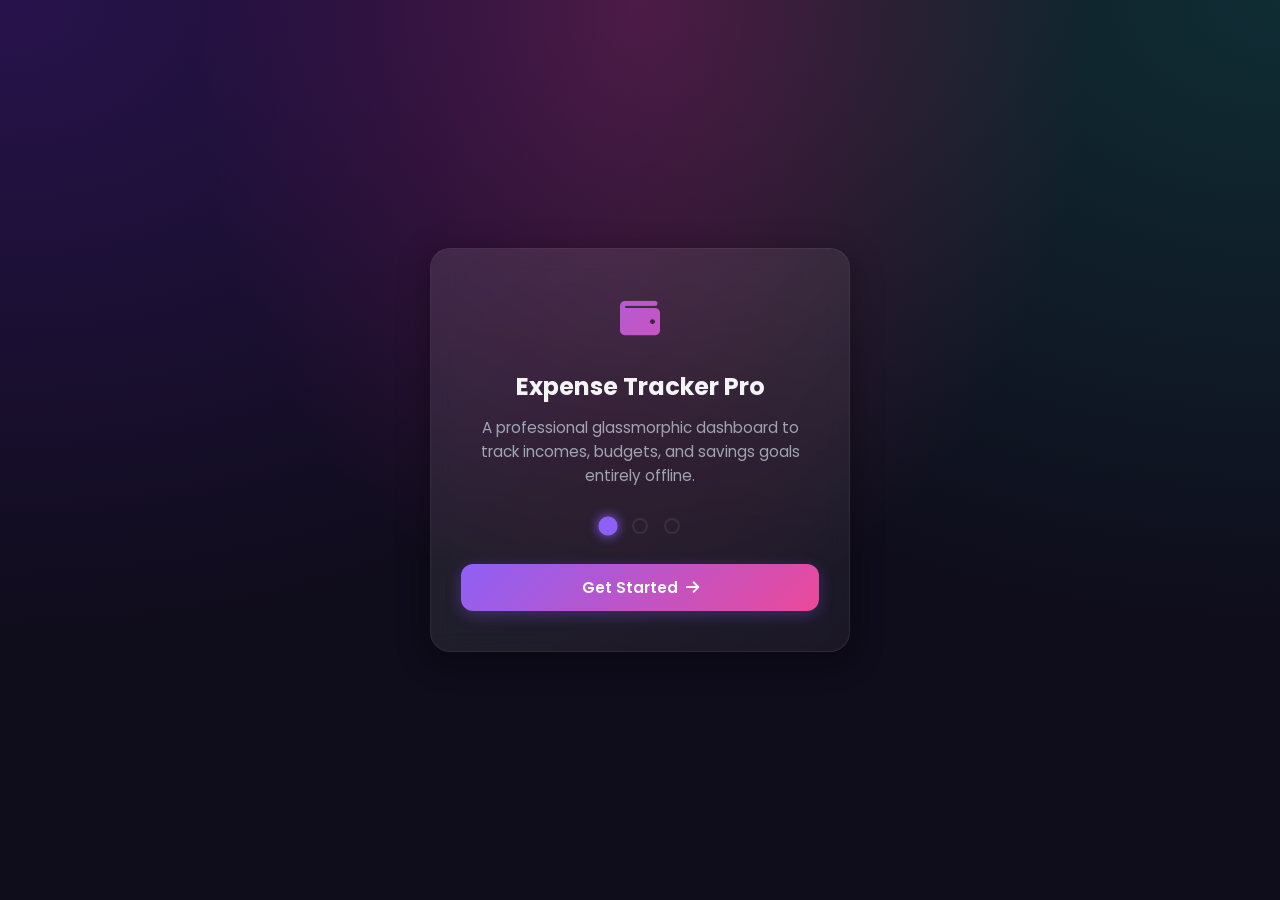
==== index.html @ ad5e4b89 "Initial commit" ====
<!DOCTYPE html>
<html lang="en">
<head>
  <meta charset="UTF-8">
  <meta name="viewport" content="width=device-width, initial-scale=1.0">
  <title>Expense Tracker Pro - Welcome</title>
  
  <!-- Font Awesome -->
  <link rel="stylesheet" href="https://cdnjs.cloudflare.com/ajax/libs/font-awesome/6.4.0/css/all.min.css">
  <!-- Stylesheets -->
  <link rel="stylesheet" href="css/global.css">
  <link rel="stylesheet" href="css/components.css">
  <link rel="stylesheet" href="css/pages.css">
  <!-- PWA Manifest -->
  <link rel="manifest" href="manifest.json">
  <meta name="theme-color" content="#0f0c1b">
</head>
<body class="animate-fade">

  <div class="lock-screen-container">
    
    <!-- Lock Card -->
    <div class="glass-card lock-card animate-scale" id="lock-card" style="display:none;">
      <div class="lock-logo">
        <i class="fas fa-shield-halved"></i>
      </div>
      <h2 style="font-weight:700; margin-bottom:8px;">App Locked</h2>
      <p style="color:var(--text-secondary); font-size:0.9rem;" id="pin-prompt-msg">Enter PIN to access your finance dashboard</p>
      
      <!-- Dots -->
      <div class="pin-dots" id="pin-dots">
        <div class="pin-dot"></div>
        <div class="pin-dot"></div>
        <div class="pin-dot"></div>
        <div class="pin-dot"></div>
      </div>
      
      <!-- Keypad -->
      <div class="keypad-grid">
        <button class="keypad-btn" onclick="pressKey('1')">1</button>
        <button class="keypad-btn" onclick="pressKey('2')">2</button>
        <button class="keypad-btn" onclick="pressKey('3')">3</button>
        
        <button class="keypad-btn" onclick="pressKey('4')">4</button>
        <button class="keypad-btn" onclick="pressKey('5')">5</button>
        <button class="keypad-btn" onclick="pressKey('6')">6</button>
        
        <button class="keypad-btn" onclick="pressKey('7')">7</button>
        <button class="keypad-btn" onclick="pressKey('8')">8</button>
        <button class="keypad-btn" onclick="pressKey('9')">9</button>
        
        <button class="keypad-btn" onclick="clearPIN()"><i class="fas fa-redo-alt" style="font-size:1.1rem;"></i></button>
        <button class="keypad-btn" onclick="pressKey('0')">0</button>
        <button class="keypad-btn" onclick="backspacePIN()"><i class="fas fa-backspace" style="font-size:1.1rem;"></i></button>
      </div>
    </div>

    <!-- Onboarding Card -->
    <div class="glass-card lock-card animate-scale" id="onboarding-card" style="display:none;">
      <div class="lock-logo">
        <i class="fas fa-wallet"></i>
      </div>
      
      <!-- Slides -->
      <div class="onboarding-slider">
        <div class="onboarding-slide active" id="slide-1">
          <h2 style="font-weight:700; margin-bottom:12px;">Expense Tracker Pro</h2>
          <p style="color:var(--text-secondary); font-size:0.95rem; line-height:1.6; margin-bottom:16px;">
            A professional glassmorphic dashboard to track incomes, budgets, and savings goals entirely offline.
          </p>
        </div>
        
        <div class="onboarding-slide" id="slide-2">
          <h2 style="font-weight:700; margin-bottom:12px;">Visual Insights</h2>
          <p style="color:var(--text-secondary); font-size:0.95rem; line-height:1.6; margin-bottom:16px;">
            Analyze categories and monthly savings charts using dynamic, beautiful Chart.js visualizations.
          </p>
        </div>

        <div class="onboarding-slide" id="slide-3">
          <h2 style="font-weight:700; margin-bottom:12px;">Wallet & Currency</h2>
          <p style="color:var(--text-secondary); font-size:0.95rem; line-height:1.6; margin-bottom:16px;">
            Manage cash, banks, credit cards, or digital wallets in multiple currencies with Hindi support.
          </p>
        </div>
      </div>

      <!-- Slide Nav Dots -->
      <div class="pin-dots" style="margin:20px 0 30px 0;" id="slide-dots">
        <div class="pin-dot filled" onclick="showSlide(1)"></div>
        <div class="pin-dot" onclick="showSlide(2)"></div>
        <div class="pin-dot" onclick="showSlide(3)"></div>
      </div>
      
      <button class="btn btn-primary" style="width:100%;" onclick="finishOnboarding()">
        Get Started <i class="fas fa-arrow-right"></i>
      </button>
    </div>

  </div>

  <!-- Load Scripts -->
  <script src="js/storage.js"></script>
  <script src="js/theme.js"></script>
  
  <script>
    let enteredPIN = '';
    let currentSlide = 1;
    
    document.addEventListener('DOMContentLoaded', () => {
      const state = window.StorageModule.loadState();
      
      // Auto-unlock if security lock is disabled
      if (!state.settings.pinLockEnabled) {
        // Check if onboarding has been completed
        const onboardingCompleted = localStorage.getItem('EXPENSE_TRACKER_ONBOARDING_DONE') === 'true';
        if (onboardingCompleted) {
          sessionStorage.setItem('EXPENSE_TRACKER_PRO_UNLOCKED', 'true');
          window.location.href = 'dashboard.html';
        } else {
          document.getElementById('onboarding-card').style.display = 'block';
        }
      } else {
        document.getElementById('lock-card').style.display = 'block';
      }
    });

    // Keypad Logic
    function pressKey(num) {
      if (enteredPIN.length < 4) {
        enteredPIN += num;
        updateDots();
        if (enteredPIN.length === 4) {
          setTimeout(verifyPIN, 150);
        }
      }
    }

    function clearPIN() {
      enteredPIN = '';
      updateDots();
    }

    function backspacePIN() {
      enteredPIN = enteredPIN.slice(0, -1);
      updateDots();
    }

    function updateDots() {
      const dots = document.querySelectorAll('#pin-dots .pin-dot');
      dots.forEach((dot, idx) => {
        if (idx < enteredPIN.length) {
          dot.classList.add('filled');
        } else {
          dot.classList.remove('filled');
        }
      });
    }

    function verifyPIN() {
      const state = window.StorageModule.loadState();
      const correctPIN = state.settings.pinCode || '1234';
      
      if (enteredPIN === correctPIN) {
        sessionStorage.setItem('EXPENSE_TRACKER_PRO_UNLOCKED', 'true');
        // Check if onboarding is done
        const onboardingCompleted = localStorage.getItem('EXPENSE_TRACKER_ONBOARDING_DONE') === 'true';
        if (onboardingCompleted) {
          window.location.href = 'dashboard.html';
        } else {
          document.getElementById('lock-card').classList.add('animate-fade');
          document.getElementById('lock-card').style.display = 'none';
          document.getElementById('onboarding-card').style.display = 'block';
        }
      } else {
        // Wrong PIN effect
        const card = document.getElementById('lock-card');
        card.style.animation = 'none';
        void card.offsetWidth; // trigger reflow
        card.style.animation = 'scaleIn 0.3s cubic-bezier(0.4, 0, 0.2, 1)';
        document.getElementById('pin-prompt-msg').textContent = 'Incorrect PIN! Try again.';
        document.getElementById('pin-prompt-msg').style.color = 'var(--color-danger)';
        clearPIN();
      }
    }

    // Onboarding slide switcher
    function showSlide(num) {
      currentSlide = num;
      document.querySelectorAll('.onboarding-slide').forEach((slide, idx) => {
        slide.classList.remove('active');
        if (idx + 1 === num) slide.classList.add('active');
      });
      
      document.querySelectorAll('#slide-dots .pin-dot').forEach((dot, idx) => {
        if (idx + 1 === num) {
          dot.classList.add('filled');
        } else {
          dot.classList.remove('filled');
        }
      });
    }

    function finishOnboarding() {
      localStorage.setItem('EXPENSE_TRACKER_ONBOARDING_DONE', 'true');
      sessionStorage.setItem('EXPENSE_TRACKER_PRO_UNLOCKED', 'true');
      window.location.href = 'dashboard.html';
    }

    // Simple slide auto-scroll
    setInterval(() => {
      if (document.getElementById('onboarding-card').style.display === 'block') {
        currentSlide = (currentSlide % 3) + 1;
        showSlide(currentSlide);
      }
    }, 5000);
  </script>
</body>
</html>
---- css/global.css ----
@import url('https://fonts.googleapis.com/css2?family=Poppins:wght@300;400;500;600;700&display=swap');

:root {
  /* Color Tokens - Dark Mode Default */
  --bg-primary: #0f0c1b;
  --bg-secondary: rgba(20, 16, 38, 0.7);
  --bg-mesh: radial-gradient(at 0% 0%, rgba(76, 29, 149, 0.4) 0px, transparent 50%),
             radial-gradient(at 50% 0%, rgba(219, 39, 119, 0.3) 0px, transparent 50%),
             radial-gradient(at 100% 0%, rgba(17, 94, 89, 0.4) 0px, transparent 50%);
  --text-primary: #f3f4f6;
  --text-secondary: #9ca3af;
  --text-muted: #6b7280;
  
  --accent-primary: #8b5cf6;
  --accent-primary-hover: #7c3aed;
  --accent-secondary: #ec4899;
  
  --color-success: #10b981;
  --color-danger: #ef4444;
  --color-warning: #f59e0b;
  --color-info: #3b82f6;
  
  --glass-bg: rgba(255, 255, 255, 0.05);
  --glass-border: rgba(255, 255, 255, 0.08);
  --glass-glow: rgba(139, 92, 246, 0.15);
  --glass-shadow: 0 8px 32px 0 rgba(0, 0, 0, 0.37);
  
  --card-radius: 20px;
  --button-radius: 12px;
  --input-radius: 12px;
  
  --sidebar-width: 260px;
  --header-height: 70px;
  --mobile-nav-height: 70px;
  
  --font-main: 'Poppins', sans-serif;
  --transition-smooth: all 0.3s cubic-bezier(0.4, 0, 0.2, 1);
}

/* Light Theme Variables */
:root.light-theme {
  --bg-primary: #f0f2f5;
  --bg-secondary: rgba(255, 255, 255, 0.7);
  --bg-mesh: radial-gradient(at 0% 0%, rgba(139, 92, 246, 0.15) 0px, transparent 50%),
             radial-gradient(at 50% 0%, rgba(236, 72, 153, 0.1) 0px, transparent 50%),
             radial-gradient(at 100% 0%, rgba(20, 184, 166, 0.15) 0px, transparent 50%);
  --text-primary: #111827;
  --text-secondary: #4b5563;
  --text-muted: #9ca3af;
  
  --accent-primary: #6d28d9;
  --accent-primary-hover: #5b21b6;
  --accent-secondary: #db2777;
  
  --glass-bg: rgba(255, 255, 255, 0.6);
  --glass-border: rgba(255, 255, 255, 0.4);
  --glass-glow: rgba(109, 40, 217, 0.05);
  --glass-shadow: 0 8px 32px 0 rgba(31, 38, 135, 0.08);
}

* {
  box-sizing: border-box;
  margin: 0;
  padding: 0;
  font-family: var(--font-main);
  -webkit-tap-highlight-color: transparent;
}

body {
  background-color: var(--bg-primary);
  background-image: var(--bg-mesh);
  background-attachment: fixed;
  background-size: cover;
  color: var(--text-primary);
  min-height: 100vh;
  overflow-x: hidden;
  transition: background-color 0.5s ease, color 0.3s ease;
}

/* Custom Scrollbar */
::-webkit-scrollbar {
  width: 6px;
  height: 6px;
}
::-webkit-scrollbar-track {
  background: rgba(0, 0, 0, 0.05);
}
::-webkit-scrollbar-thumb {
  background: var(--glass-border);
  border-radius: 10px;
}
::-webkit-scrollbar-thumb:hover {
  background: var(--accent-primary);
}

/* Layout System */
.app-container {
  display: flex;
  min-height: 100vh;
}

/* Sidebar Styling (Desktop) */
.sidebar {
  width: var(--sidebar-width);
  background: var(--bg-secondary);
  backdrop-filter: blur(16px);
  -webkit-backdrop-filter: blur(16px);
  border-right: 1px solid var(--glass-border);
  display: flex;
  flex-direction: column;
  position: fixed;
  top: 0;
  bottom: 0;
  left: 0;
  z-index: 100;
  transition: var(--transition-smooth);
}

.sidebar-logo {
  padding: 24px;
  display: flex;
  align-items: center;
  gap: 12px;
  font-weight: 700;
  font-size: 1.25rem;
  background: linear-gradient(135deg, var(--accent-primary), var(--accent-secondary));
  -webkit-background-clip: text;
  -webkit-text-fill-color: transparent;
  border-bottom: 1px solid var(--glass-border);
}

.sidebar-menu {
  list-style: none;
  padding: 24px 12px;
  display: flex;
  flex-direction: column;
  gap: 8px;
  flex-grow: 1;
}

.sidebar-link {
  display: flex;
  align-items: center;
  gap: 16px;
  padding: 12px 16px;
  color: var(--text-secondary);
  text-decoration: none;
  border-radius: var(--button-radius);
  font-weight: 500;
  transition: var(--transition-smooth);
}

.sidebar-link i {
  font-size: 1.2rem;
  width: 24px;
  text-align: center;
  transition: var(--transition-smooth);
}

.sidebar-link:hover, .sidebar-link.active {
  color: var(--text-primary);
  background: var(--glass-bg);
  border: 1px solid var(--glass-border);
  box-shadow: 0 4px 12px var(--glass-glow);
}

.sidebar-link.active i {
  color: var(--accent-primary);
  transform: scale(1.15);
}

.sidebar-footer {
  padding: 20px;
  border-top: 1px solid var(--glass-border);
}

/* Main Content Area */
.main-wrapper {
  flex-grow: 1;
  margin-left: var(--sidebar-width);
  padding: 30px;
  min-height: 100vh;
  display: flex;
  flex-direction: column;
  gap: 24px;
  transition: var(--transition-smooth);
}

/* Global Header */
.app-header {
  display: flex;
  justify-content: space-between;
  align-items: center;
  padding-bottom: 10px;
}

.user-profile-badge {
  display: flex;
  align-items: center;
  gap: 12px;
  cursor: pointer;
  text-decoration: none;
  color: inherit;
}

.avatar-wrapper {
  width: 42px;
  height: 42px;
  border-radius: 50%;
  overflow: hidden;
  border: 2px solid var(--accent-primary);
}

.avatar-wrapper img {
  width: 100%;
  height: 100%;
  object-fit: cover;
}

/* Floating Bottom Navigation (Mobile) */
.mobile-nav {
  display: none;
  position: fixed;
  bottom: 16px;
  left: 16px;
  right: 16px;
  height: var(--mobile-nav-height);
  background: rgba(20, 16, 38, 0.8);
  backdrop-filter: blur(20px);
  -webkit-backdrop-filter: blur(20px);
  border: 1px solid rgba(255, 255, 255, 0.1);
  border-radius: 30px;
  box-shadow: var(--glass-shadow);
  z-index: 1000;
  justify-content: space-around;
  align-items: center;
  padding: 0 10px;
}

.light-theme .mobile-nav {
  background: rgba(255, 255, 255, 0.8);
  border: 1px solid rgba(0, 0, 0, 0.05);
}

.mobile-nav-item {
  display: flex;
  flex-direction: column;
  align-items: center;
  justify-content: center;
  color: var(--text-secondary);
  text-decoration: none;
  font-size: 0.7rem;
  font-weight: 500;
  gap: 4px;
  transition: var(--transition-smooth);
  width: 50px;
  height: 50px;
  border-radius: 50%;
}

.mobile-nav-item i {
  font-size: 1.3rem;
  transition: var(--transition-smooth);
}

.mobile-nav-item.active {
  color: var(--accent-primary);
}

.mobile-nav-item.active i {
  transform: translateY(-4px);
}

.mobile-nav-center {
  width: 56px;
  height: 56px;
  background: linear-gradient(135deg, var(--accent-primary), var(--accent-secondary));
  border-radius: 50%;
  display: flex;
  align-items: center;
  justify-content: center;
  color: #fff;
  font-size: 1.5rem;
  box-shadow: 0 8px 20px rgba(139, 92, 246, 0.4);
  transform: translateY(-20px);
  transition: var(--transition-smooth);
  border: 4px solid var(--bg-primary);
}

.mobile-nav-center:hover {
  transform: translateY(-24px) scale(1.05);
}

/* Animations */
@keyframes fadeIn {
  from { opacity: 0; }
  to { opacity: 1; }
}

@keyframes slideUp {
  from {
    opacity: 0;
    transform: translateY(20px);
  }
  to {
    opacity: 1;
    transform: translateY(0);
  }
}

@keyframes scaleIn {
  from {
    opacity: 0;
    transform: scale(0.95);
  }
  to {
    opacity: 1;
    transform: scale(1);
  }
}

.animate-fade {
  animation: fadeIn 0.4s ease-out forwards;
}

.animate-slide {
  animation: slideUp 0.5s cubic-bezier(0.4, 0, 0.2, 1) forwards;
}

.animate-scale {
  animation: scaleIn 0.4s cubic-bezier(0.4, 0, 0.2, 1) forwards;
}

/* Responsive Breakpoints */
@media (max-width: 1024px) {
  :root {
    --sidebar-width: 0px;
  }
  .sidebar {
    transform: translateX(-100%);
  }
  .sidebar.active {
    transform: translateX(0);
    width: 260px;
  }
  .main-wrapper {
    margin-left: 0;
    padding: 20px 20px 100px 20px;
  }
  .mobile-nav {
    display: flex;
  }
}

@media (max-width: 640px) {
  .app-header h1 {
    font-size: 1.5rem;
  }
  .main-wrapper {
    padding: 15px 15px 90px 15px;
  }
}
---- css/components.css ----
/* Glassmorphism Cards */
.glass-card {
  background: var(--glass-bg);
  backdrop-filter: blur(12px);
  -webkit-backdrop-filter: blur(12px);
  border: 1px solid var(--glass-border);
  border-radius: var(--card-radius);
  padding: 24px;
  box-shadow: var(--glass-shadow);
  transition: var(--transition-smooth);
  position: relative;
  overflow: hidden;
}

.glass-card::before {
  content: '';
  position: absolute;
  top: 0;
  left: 0;
  width: 100%;
  height: 100%;
  background: linear-gradient(135deg, rgba(255,255,255,0.05) 0%, rgba(255,255,255,0) 100%);
  pointer-events: none;
  z-index: 1;
}

.glass-card:hover {
  transform: translateY(-4px);
  box-shadow: 0 12px 40px 0 rgba(0, 0, 0, 0.4);
  border-color: rgba(255, 255, 255, 0.15);
}

.light-theme .glass-card:hover {
  box-shadow: 0 12px 40px 0 rgba(31, 38, 135, 0.12);
  border-color: rgba(255, 255, 255, 0.6);
}

/* Glassmorphism Header */
.glass-header {
  background: var(--bg-secondary);
  backdrop-filter: blur(16px);
  -webkit-backdrop-filter: blur(16px);
  border: 1px solid var(--glass-border);
  border-radius: var(--card-radius);
  padding: 16px 24px;
  box-shadow: var(--glass-shadow);
}

/* Buttons */
.btn {
  display: inline-flex;
  align-items: center;
  justify-content: center;
  gap: 8px;
  padding: 12px 24px;
  border-radius: var(--button-radius);
  font-weight: 600;
  font-size: 0.95rem;
  border: none;
  cursor: pointer;
  transition: var(--transition-smooth);
  text-decoration: none;
  color: var(--text-primary);
  background: var(--glass-bg);
  border: 1px solid var(--glass-border);
}

.btn:hover {
  transform: translateY(-2px);
  background: rgba(255, 255, 255, 0.1);
  box-shadow: 0 4px 12px var(--glass-glow);
}

.btn-primary {
  background: linear-gradient(135deg, var(--accent-primary) 0%, var(--accent-secondary) 100%);
  border: none;
  color: #fff;
  box-shadow: 0 4px 15px rgba(139, 92, 246, 0.3);
}

.btn-primary:hover {
  background: linear-gradient(135deg, var(--accent-primary-hover) 0%, var(--accent-secondary) 100%);
  box-shadow: 0 6px 20px rgba(139, 92, 246, 0.5);
}

.btn-danger {
  background: linear-gradient(135deg, #ef4444 0%, #b91c1c 100%);
  border: none;
  color: #fff;
  box-shadow: 0 4px 15px rgba(239, 68, 68, 0.3);
}

.btn-danger:hover {
  box-shadow: 0 6px 20px rgba(239, 68, 68, 0.5);
}

.btn-success {
  background: linear-gradient(135deg, #10b981 0%, #047857 100%);
  border: none;
  color: #fff;
  box-shadow: 0 4px 15px rgba(16, 185, 129, 0.3);
}

.btn-success:hover {
  box-shadow: 0 6px 20px rgba(16, 185, 129, 0.5);
}

.btn-icon {
  width: 40px;
  height: 40px;
  padding: 0;
  border-radius: 50%;
  display: inline-flex;
  align-items: center;
  justify-content: center;
}

/* Form Controls */
.form-group {
  margin-bottom: 20px;
  display: flex;
  flex-direction: column;
  gap: 8px;
}

.form-label {
  font-size: 0.85rem;
  font-weight: 500;
  color: var(--text-secondary);
}

.form-control, .input-field, .select-field {
  background: rgba(0, 0, 0, 0.2);
  border: 1px solid var(--glass-border);
  border-radius: var(--input-radius);
  padding: 12px 16px;
  color: var(--text-primary);
  font-size: 0.95rem;
  transition: var(--transition-smooth);
  width: 100%;
}

.light-theme .form-control, 
.light-theme .input-field, 
.light-theme .select-field {
  background: rgba(255, 255, 255, 0.8);
}

.form-control:focus, .input-field:focus, .select-field:focus {
  outline: none;
  border-color: var(--accent-primary);
  box-shadow: 0 0 10px var(--glass-glow);
  background: rgba(0, 0, 0, 0.3);
}

.light-theme .form-control:focus, 
.light-theme .input-field:focus, 
.light-theme .select-field:focus {
  background: #fff;
}

select option {
  background: var(--bg-primary);
  color: var(--text-primary);
}

/* Badges */
.badge {
  display: inline-flex;
  align-items: center;
  padding: 4px 10px;
  border-radius: 20px;
  font-size: 0.75rem;
  font-weight: 600;
  text-transform: uppercase;
  letter-spacing: 0.5px;
}

.badge-success {
  background: rgba(16, 185, 129, 0.15);
  color: var(--color-success);
  border: 1px solid rgba(16, 185, 129, 0.2);
}

.badge-danger {
  background: rgba(239, 68, 68, 0.15);
  color: var(--color-danger);
  border: 1px solid rgba(239, 68, 68, 0.2);
}

.badge-warning {
  background: rgba(245, 158, 11, 0.15);
  color: var(--color-warning);
  border: 1px solid rgba(245, 158, 11, 0.2);
}

.badge-info {
  background: rgba(59, 130, 246, 0.15);
  color: var(--color-info);
  border: 1px solid rgba(59, 130, 246, 0.2);
}

/* Dynamic Modals */
.modal-overlay {
  position: fixed;
  top: 0;
  left: 0;
  width: 100vw;
  height: 100vh;
  background: rgba(15, 12, 27, 0.7);
  backdrop-filter: blur(8px);
  -webkit-backdrop-filter: blur(8px);
  display: flex;
  align-items: center;
  justify-content: center;
  z-index: 1000;
  opacity: 0;
  visibility: hidden;
  transition: var(--transition-smooth);
}

.modal-overlay.active {
  opacity: 1;
  visibility: visible;
}

.modal-content {
  width: 90%;
  max-width: 550px;
  background: rgba(25, 20, 48, 0.9);
  backdrop-filter: blur(25px);
  -webkit-backdrop-filter: blur(25px);
  border: 1px solid rgba(255, 255, 255, 0.1);
  border-radius: var(--card-radius);
  padding: 30px;
  box-shadow: 0 20px 50px rgba(0, 0, 0, 0.5);
  transform: translateY(30px);
  transition: var(--transition-smooth);
  max-height: 85vh;
  overflow-y: auto;
}

.light-theme .modal-content {
  background: rgba(255, 255, 255, 0.95);
  border-color: rgba(0, 0, 0, 0.05);
  box-shadow: 0 20px 50px rgba(0, 0, 0, 0.1);
}

.modal-overlay.active .modal-content {
  transform: translateY(0);
}

.modal-header {
  display: flex;
  justify-content: space-between;
  align-items: center;
  margin-bottom: 24px;
  border-bottom: 1px solid var(--glass-border);
  padding-bottom: 12px;
}

.modal-close {
  background: none;
  border: none;
  color: var(--text-secondary);
  font-size: 1.25rem;
  cursor: pointer;
  transition: var(--transition-smooth);
}

.modal-close:hover {
  color: var(--text-primary);
  transform: rotate(90deg);
}

/* Toast Notifications */
.toast-container {
  position: fixed;
  top: 24px;
  right: 24px;
  display: flex;
  flex-direction: column;
  gap: 12px;
  z-index: 2000;
  pointer-events: none;
}

.toast {
  pointer-events: auto;
  background: rgba(20, 16, 38, 0.85);
  backdrop-filter: blur(12px);
  -webkit-backdrop-filter: blur(12px);
  border-left: 4px solid var(--accent-primary);
  border-top: 1px solid var(--glass-border);
  border-bottom: 1px solid var(--glass-border);
  border-right: 1px solid var(--glass-border);
  padding: 16px 20px;
  border-radius: var(--button-radius);
  color: var(--text-primary);
  display: flex;
  align-items: center;
  gap: 12px;
  box-shadow: 0 10px 25px rgba(0, 0, 0, 0.3);
  transform: translateX(120%);
  transition: all 0.3s cubic-bezier(0.68, -0.55, 0.27, 1.55);
  max-width: 350px;
}

.light-theme .toast {
  background: rgba(255, 255, 255, 0.95);
  box-shadow: 0 10px 25px rgba(0,0,0,0.08);
}

.toast.show {
  transform: translateX(0);
}

.toast.success { border-left-color: var(--color-success); }
.toast.danger { border-left-color: var(--color-danger); }
.toast.warning { border-left-color: var(--color-warning); }
.toast.info { border-left-color: var(--color-info); }

/* Confirmation Dialog */
.dialog-overlay {
  position: fixed;
  top: 0;
  left: 0;
  width: 100vw;
  height: 100vh;
  background: rgba(15, 12, 27, 0.6);
  backdrop-filter: blur(6px);
  -webkit-backdrop-filter: blur(6px);
  display: flex;
  align-items: center;
  justify-content: center;
  z-index: 2000;
  opacity: 0;
  visibility: hidden;
  transition: var(--transition-smooth);
}

.dialog-overlay.active {
  opacity: 1;
  visibility: visible;
}

.dialog-content {
  background: rgba(25, 20, 48, 0.95);
  border: 1px solid var(--glass-border);
  border-radius: var(--card-radius);
  padding: 24px;
  max-width: 400px;
  width: 90%;
  box-shadow: var(--glass-shadow);
  transform: scale(0.9);
  transition: var(--transition-smooth);
}

.light-theme .dialog-content {
  background: rgba(255, 255, 255, 0.98);
}

.dialog-overlay.active .dialog-content {
  transform: scale(1);
}

.dialog-buttons {
  display: flex;
  justify-content: flex-end;
  gap: 12px;
  margin-top: 24px;
}

/* Loading Spinner */
.loader-overlay {
  position: fixed;
  top: 0;
  left: 0;
  width: 100vw;
  height: 100vh;
  background: var(--bg-primary);
  display: flex;
  align-items: center;
  justify-content: center;
  z-index: 9999;
  transition: opacity 0.5s ease, visibility 0.5s ease;
}

.loader {
  width: 60px;
  height: 60px;
  border-radius: 50%;
  border: 4px solid var(--glass-border);
  border-top-color: var(--accent-primary);
  animation: spin 1s linear infinite;
  position: relative;
}

.loader::after {
  content: '';
  box-sizing: border-box;
  position: absolute;
  top: 4px;
  left: 4px;
  right: 4px;
  bottom: 4px;
  border-radius: 50%;
  border: 4px solid var(--glass-border);
  border-bottom-color: var(--accent-secondary);
  animation: spin 0.5s linear infinite reverse;
}

@keyframes spin {
  0% { transform: rotate(0deg); }
  100% { transform: rotate(360deg); }
}

/* Empty States */
.empty-state {
  display: flex;
  flex-direction: column;
  align-items: center;
  justify-content: center;
  text-align: center;
  padding: 40px 20px;
  color: var(--text-secondary);
}

.empty-state i {
  font-size: 3rem;
  background: linear-gradient(135deg, var(--accent-primary), var(--accent-secondary));
  -webkit-background-clip: text;
  -webkit-text-fill-color: transparent;
  margin-bottom: 16px;
  opacity: 0.8;
}

.empty-state h3 {
  color: var(--text-primary);
  margin-bottom: 8px;
  font-weight: 600;
}

/* Progress bar styling */
.progress-bar-container {
  background: rgba(0, 0, 0, 0.2);
  border-radius: 10px;
  height: 8px;
  overflow: hidden;
  position: relative;
  width: 100%;
}

.light-theme .progress-bar-container {
  background: rgba(0, 0, 0, 0.05);
}

.progress-bar-fill {
  background: linear-gradient(90deg, var(--accent-primary), var(--accent-secondary));
  height: 100%;
  border-radius: 10px;
  width: 0;
  transition: width 0.8s cubic-bezier(0.4, 0, 0.2, 1);
}

.progress-bar-fill.warning {
  background: linear-gradient(90deg, var(--color-warning), #e67e22);
}

.progress-bar-fill.danger {
  background: linear-gradient(90deg, var(--color-danger), #9b1c1c);
}
---- css/pages.css ----
/* PIN Lock / Onboarding Page (index.html) */
.lock-screen-container {
  display: flex;
  min-height: 100vh;
  align-items: center;
  justify-content: center;
  padding: 20px;
}

.lock-card {
  max-width: 420px;
  width: 100%;
  text-align: center;
  padding: 40px 30px;
}

.lock-logo {
  font-size: 2.5rem;
  margin-bottom: 20px;
  background: linear-gradient(135deg, var(--accent-primary), var(--accent-secondary));
  -webkit-background-clip: text;
  -webkit-text-fill-color: transparent;
}

.pin-dots {
  display: flex;
  justify-content: center;
  gap: 16px;
  margin: 30px 0;
}

.pin-dot {
  width: 16px;
  height: 16px;
  border-radius: 50%;
  border: 2px solid var(--glass-border);
  transition: var(--transition-smooth);
}

.pin-dot.filled {
  background: var(--accent-primary);
  border-color: var(--accent-primary);
  box-shadow: 0 0 10px var(--accent-primary);
  transform: scale(1.2);
}

.keypad-grid {
  display: grid;
  grid-template-columns: repeat(3, 1fr);
  gap: 16px;
  margin-top: 20px;
}

.keypad-btn {
  background: var(--glass-bg);
  border: 1px solid var(--glass-border);
  color: var(--text-primary);
  font-size: 1.5rem;
  font-weight: 600;
  width: 70px;
  height: 70px;
  border-radius: 50%;
  margin: 0 auto;
  display: flex;
  align-items: center;
  justify-content: center;
  cursor: pointer;
  transition: var(--transition-smooth);
}

.keypad-btn:hover {
  background: rgba(255, 255, 255, 0.15);
  transform: scale(1.08);
}

.keypad-btn:active {
  transform: scale(0.95);
}

/* Onboarding view slider */
.onboarding-slider {
  margin-bottom: 30px;
}
.onboarding-slide {
  display: none;
}
.onboarding-slide.active {
  display: block;
  animation: fadeIn 0.5s ease;
}

/* Calculator Grid (Tax / Loan Calculators) */
.calc-container {
  display: grid;
  grid-template-columns: 1fr 1fr;
  gap: 20px;
}

@media (max-width: 768px) {
  .calc-container {
    grid-template-columns: 1fr;
  }
}

.calc-display {
  background: rgba(0, 0, 0, 0.3);
  padding: 20px;
  border-radius: var(--input-radius);
  margin-top: 15px;
  text-align: right;
}

.calc-display .label {
  font-size: 0.8rem;
  color: var(--text-secondary);
}

.calc-display .value {
  font-size: 1.8rem;
  font-weight: 700;
  color: var(--color-success);
}

/* Settings & Wallets Lists */
.wallet-card-grid {
  display: grid;
  grid-template-columns: repeat(auto-fill, minmax(220px, 1fr));
  gap: 20px;
}

.wallet-item-card {
  padding: 20px;
  border-radius: var(--card-radius);
  position: relative;
  overflow: hidden;
  background: linear-gradient(135deg, rgba(255,255,255,0.07) 0%, rgba(255,255,255,0.02) 100%);
  border: 1px solid var(--glass-border);
  transition: var(--transition-smooth);
}

.wallet-item-card:hover {
  transform: translateY(-4px) scale(1.02);
  box-shadow: 0 10px 25px rgba(0,0,0,0.3);
}

.wallet-icon {
  font-size: 1.8rem;
  margin-bottom: 12px;
}

/* Print Styling */
@media print {
  body {
    background: #fff !important;
    color: #000 !important;
  }
  .sidebar, .mobile-nav, .btn, .quick-add-btn, .app-header {
    display: none !important;
  }
  .main-wrapper {
    margin-left: 0 !important;
    padding: 0 !important;
  }
  .glass-card {
    background: none !important;
    border: 1px solid #ddd !important;
    box-shadow: none !important;
    color: #000 !important;
    page-break-inside: avoid;
  }
}
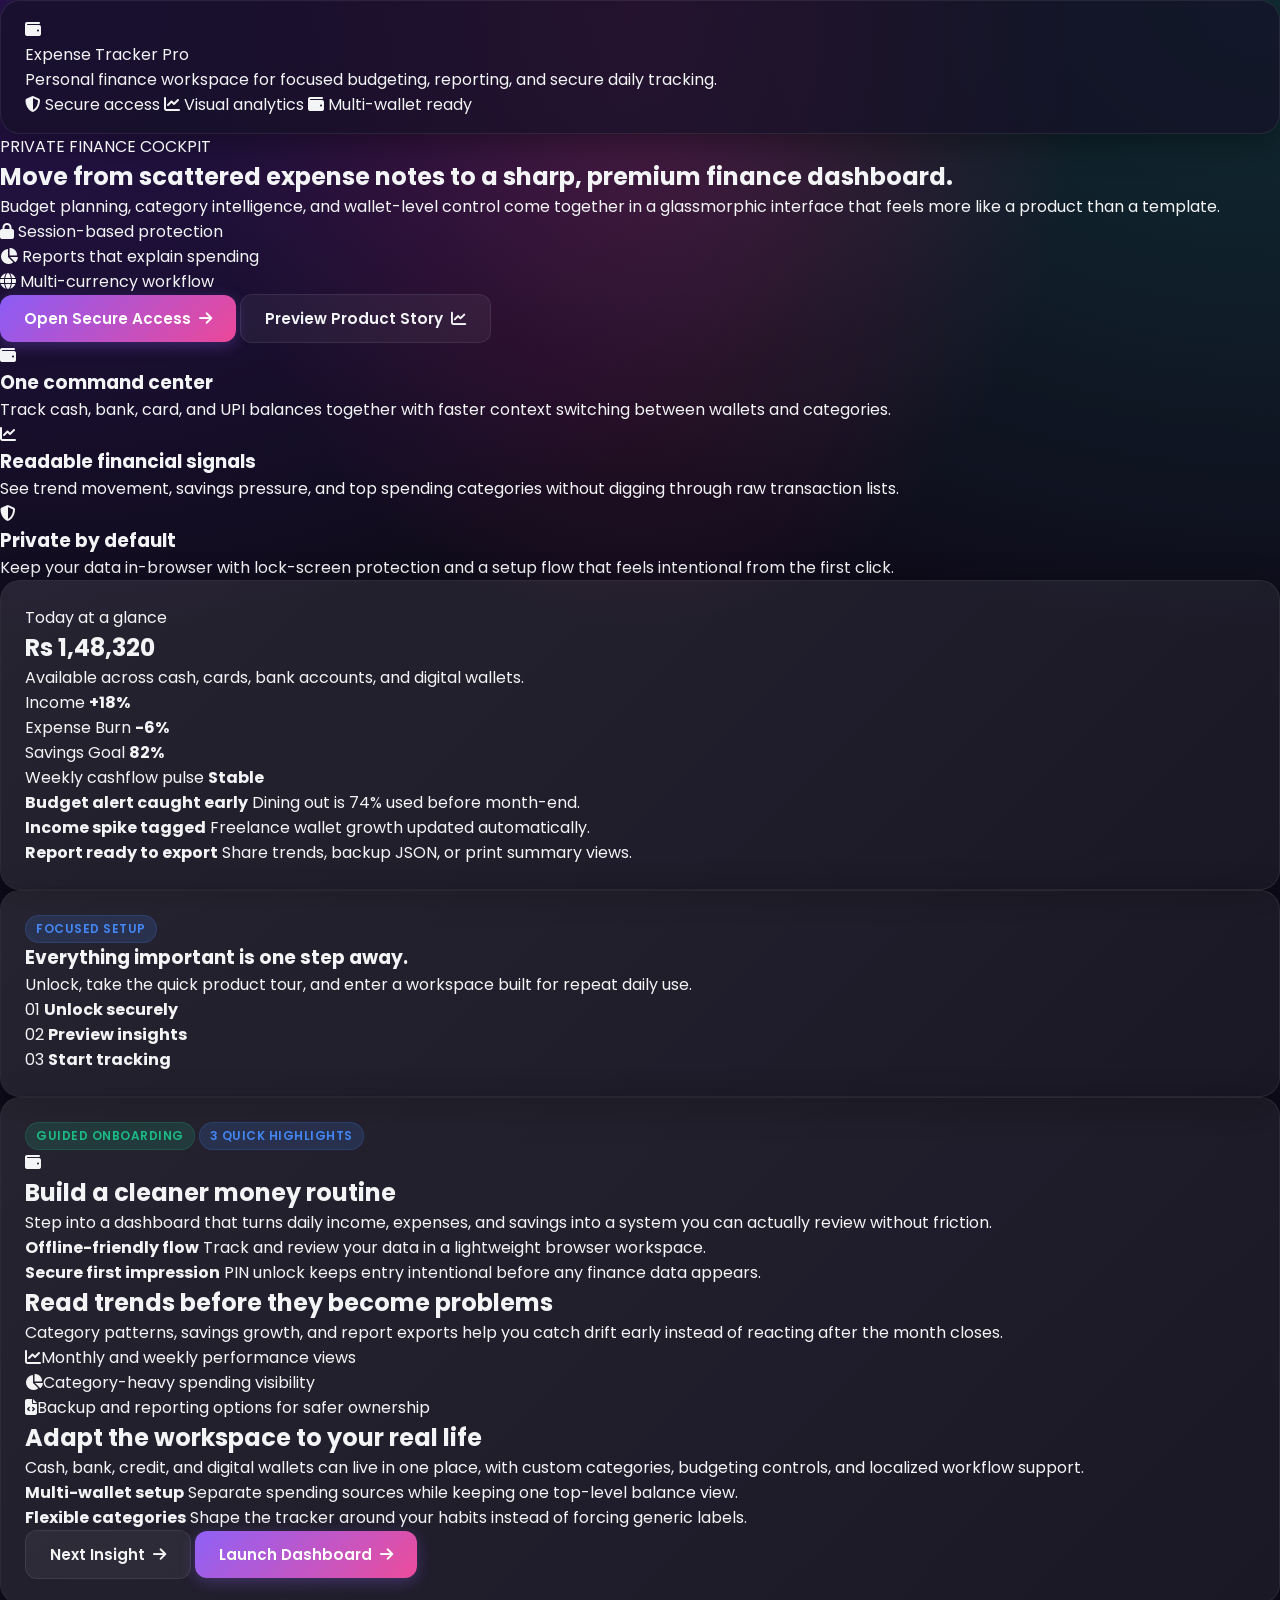
==== commit 858ecf1e: ".." ====
--- a/index.html
+++ b/index.html
@@ -4,7 +4,7 @@
   <meta charset="UTF-8">
   <meta name="viewport" content="width=device-width, initial-scale=1.0">
   <title>Expense Tracker Pro - Welcome</title>
-  
+
   <!-- Font Awesome -->
   <link rel="stylesheet" href="https://cdnjs.cloudflare.com/ajax/libs/font-awesome/6.4.0/css/all.min.css">
   <!-- Stylesheets -->
@@ -18,101 +18,331 @@
 <body class="animate-fade">
 
   <div class="lock-screen-container">
-    
-    <!-- Lock Card -->
-    <div class="glass-card lock-card animate-scale" id="lock-card" style="display:none;">
-      <div class="lock-logo">
-        <i class="fas fa-shield-halved"></i>
-      </div>
-      <h2 style="font-weight:700; margin-bottom:8px;">App Locked</h2>
-      <p style="color:var(--text-secondary); font-size:0.9rem;" id="pin-prompt-msg">Enter PIN to access your finance dashboard</p>
-      
-      <!-- Dots -->
-      <div class="pin-dots" id="pin-dots">
-        <div class="pin-dot"></div>
-        <div class="pin-dot"></div>
-        <div class="pin-dot"></div>
-        <div class="pin-dot"></div>
-      </div>
-      
-      <!-- Keypad -->
-      <div class="keypad-grid">
-        <button class="keypad-btn" onclick="pressKey('1')">1</button>
-        <button class="keypad-btn" onclick="pressKey('2')">2</button>
-        <button class="keypad-btn" onclick="pressKey('3')">3</button>
-        
-        <button class="keypad-btn" onclick="pressKey('4')">4</button>
-        <button class="keypad-btn" onclick="pressKey('5')">5</button>
-        <button class="keypad-btn" onclick="pressKey('6')">6</button>
-        
-        <button class="keypad-btn" onclick="pressKey('7')">7</button>
-        <button class="keypad-btn" onclick="pressKey('8')">8</button>
-        <button class="keypad-btn" onclick="pressKey('9')">9</button>
-        
-        <button class="keypad-btn" onclick="clearPIN()"><i class="fas fa-redo-alt" style="font-size:1.1rem;"></i></button>
-        <button class="keypad-btn" onclick="pressKey('0')">0</button>
-        <button class="keypad-btn" onclick="backspacePIN()"><i class="fas fa-backspace" style="font-size:1.1rem;"></i></button>
+    <div class="welcome-shell">
+      <header class="glass-header welcome-topbar animate-slide">
+        <div class="welcome-brand">
+          <div class="welcome-brand-mark">
+            <i class="fas fa-wallet"></i>
+          </div>
+          <div class="welcome-brand-copy">
+            <span>Expense Tracker Pro</span>
+            <p>Personal finance workspace for focused budgeting, reporting, and secure daily tracking.</p>
+          </div>
+        </div>
+
+        <div class="welcome-status">
+          <span class="welcome-mini-badge"><i class="fas fa-shield-halved"></i> Secure access</span>
+          <span class="welcome-mini-badge"><i class="fas fa-chart-line"></i> Visual analytics</span>
+          <span class="welcome-mini-badge"><i class="fas fa-wallet"></i> Multi-wallet ready</span>
+        </div>
+      </header>
+
+      <div class="welcome-grid">
+        <section class="welcome-hero animate-slide">
+          <div class="welcome-hero-copy">
+            <p class="welcome-eyebrow">PRIVATE FINANCE COCKPIT</p>
+            <h1 class="welcome-title">
+              Move from scattered expense notes
+              <span>to a sharp, premium finance dashboard.</span>
+            </h1>
+            <p class="welcome-copy">
+              Budget planning, category intelligence, and wallet-level control come together in a glassmorphic interface that feels more like a product than a template.
+            </p>
+          </div>
+
+          <div class="welcome-pill-row">
+            <div class="welcome-pill"><i class="fas fa-lock"></i> Session-based protection</div>
+            <div class="welcome-pill"><i class="fas fa-chart-pie"></i> Reports that explain spending</div>
+            <div class="welcome-pill"><i class="fas fa-globe"></i> Multi-currency workflow</div>
+          </div>
+
+          <div class="welcome-actions">
+            <button class="btn btn-primary" type="button" onclick="scrollToAccessCard()">
+              Open Secure Access <i class="fas fa-arrow-right"></i>
+            </button>
+            <button class="btn" type="button" onclick="advanceSlide()">
+              Preview Product Story <i class="fas fa-chart-line"></i>
+            </button>
+          </div>
+
+          <div class="welcome-feature-grid">
+            <article class="welcome-feature-card">
+              <div class="welcome-feature-icon"><i class="fas fa-wallet"></i></div>
+              <h3>One command center</h3>
+              <p>Track cash, bank, card, and UPI balances together with faster context switching between wallets and categories.</p>
+            </article>
+
+            <article class="welcome-feature-card">
+              <div class="welcome-feature-icon"><i class="fas fa-chart-line"></i></div>
+              <h3>Readable financial signals</h3>
+              <p>See trend movement, savings pressure, and top spending categories without digging through raw transaction lists.</p>
+            </article>
+
+            <article class="welcome-feature-card">
+              <div class="welcome-feature-icon"><i class="fas fa-shield-halved"></i></div>
+              <h3>Private by default</h3>
+              <p>Keep your data in-browser with lock-screen protection and a setup flow that feels intentional from the first click.</p>
+            </article>
+          </div>
+
+          <div class="glass-card preview-stage">
+            <div class="preview-board">
+              <div class="preview-balance-card">
+                <span class="preview-kicker">Today at a glance</span>
+                <h2 class="preview-amount">Rs 1,48,320</h2>
+                <p class="preview-caption">Available across cash, cards, bank accounts, and digital wallets.</p>
+
+                <div class="preview-stats-grid">
+                  <div class="preview-stat">
+                    <span>Income</span>
+                    <strong>+18%</strong>
+                  </div>
+                  <div class="preview-stat danger">
+                    <span>Expense Burn</span>
+                    <strong>-6%</strong>
+                  </div>
+                  <div class="preview-stat success">
+                    <span>Savings Goal</span>
+                    <strong>82%</strong>
+                  </div>
+                </div>
+              </div>
+
+              <div class="preview-side-panel">
+                <div class="preview-chart-shell">
+                  <div class="preview-chart-head">
+                    <span>Weekly cashflow pulse</span>
+                    <strong>Stable</strong>
+                  </div>
+                  <div class="preview-bars" aria-hidden="true">
+                    <span class="preview-bar success" style="height:58%;"></span>
+                    <span class="preview-bar warning" style="height:78%;"></span>
+                    <span class="preview-bar info" style="height:48%;"></span>
+                    <span class="preview-bar accent" style="height:88%;"></span>
+                    <span class="preview-bar danger" style="height:42%;"></span>
+                    <span class="preview-bar success" style="height:70%;"></span>
+                  </div>
+                </div>
+
+                <div class="preview-flow">
+                  <div class="preview-flow-item">
+                    <div class="preview-flow-dot success"></div>
+                    <div>
+                      <strong>Budget alert caught early</strong>
+                      <span>Dining out is 74% used before month-end.</span>
+                    </div>
+                  </div>
+                  <div class="preview-flow-item">
+                    <div class="preview-flow-dot info"></div>
+                    <div>
+                      <strong>Income spike tagged</strong>
+                      <span>Freelance wallet growth updated automatically.</span>
+                    </div>
+                  </div>
+                  <div class="preview-flow-item">
+                    <div class="preview-flow-dot accent"></div>
+                    <div>
+                      <strong>Report ready to export</strong>
+                      <span>Share trends, backup JSON, or print summary views.</span>
+                    </div>
+                  </div>
+                </div>
+              </div>
+            </div>
+          </div>
+        </section>
+
+        <section class="welcome-panel animate-scale" id="access-panel">
+          <div class="panel-glow panel-glow-a"></div>
+          <div class="panel-glow panel-glow-b"></div>
+
+          <div class="panel-stack">
+            <div class="glass-card panel-summary">
+              <div class="panel-summary-head">
+                <span class="badge badge-info">Focused Setup</span>
+                <h3>Everything important is one step away.</h3>
+                <p>Unlock, take the quick product tour, and enter a workspace built for repeat daily use.</p>
+              </div>
+
+              <div class="panel-summary-grid">
+                <div class="panel-summary-item">
+                  <span>01</span>
+                  <strong>Unlock securely</strong>
+                </div>
+                <div class="panel-summary-item">
+                  <span>02</span>
+                  <strong>Preview insights</strong>
+                </div>
+                <div class="panel-summary-item">
+                  <span>03</span>
+                  <strong>Start tracking</strong>
+                </div>
+              </div>
+            </div>
+
+            <div class="glass-card lock-card animate-scale" id="lock-card" style="display:none;">
+              <div class="lock-card-header">
+                <div class="lock-badge-row">
+                  <span class="badge badge-warning">Protected Entry</span>
+                  <span class="badge badge-info">4-digit PIN</span>
+                </div>
+
+                <div class="lock-logo">
+                  <i class="fas fa-shield-halved"></i>
+                </div>
+
+                <div>
+                  <h2>Welcome back</h2>
+                  <p class="lock-intro" id="pin-prompt-msg">Enter your PIN to continue into your finance dashboard.</p>
+                </div>
+              </div>
+
+              <div class="lock-tips">
+                <div class="lock-tip">
+                  <strong>Private session</strong>
+                  <span>Quick access with a clean handoff to your dashboard.</span>
+                </div>
+                <div class="lock-tip">
+                  <strong>Fast re-entry</strong>
+                  <span>Built for repeat daily check-ins without friction.</span>
+                </div>
+                <div class="lock-tip">
+                  <strong>Confident control</strong>
+                  <span>Your money view stays protected before the app opens.</span>
+                </div>
+              </div>
+
+              <div class="pin-dots" id="pin-dots" aria-live="polite">
+                <div class="pin-dot"></div>
+                <div class="pin-dot"></div>
+                <div class="pin-dot"></div>
+                <div class="pin-dot"></div>
+              </div>
+
+              <div class="keypad-grid">
+                <button class="keypad-btn" type="button" onclick="pressKey('1')">1</button>
+                <button class="keypad-btn" type="button" onclick="pressKey('2')">2</button>
+                <button class="keypad-btn" type="button" onclick="pressKey('3')">3</button>
+
+                <button class="keypad-btn" type="button" onclick="pressKey('4')">4</button>
+                <button class="keypad-btn" type="button" onclick="pressKey('5')">5</button>
+                <button class="keypad-btn" type="button" onclick="pressKey('6')">6</button>
+
+                <button class="keypad-btn" type="button" onclick="pressKey('7')">7</button>
+                <button class="keypad-btn" type="button" onclick="pressKey('8')">8</button>
+                <button class="keypad-btn" type="button" onclick="pressKey('9')">9</button>
+
+                <button class="keypad-btn" type="button" onclick="clearPIN()" aria-label="Reset PIN">
+                  <i class="fas fa-redo-alt" style="font-size:1.1rem;"></i>
+                </button>
+                <button class="keypad-btn" type="button" onclick="pressKey('0')">0</button>
+                <button class="keypad-btn" type="button" onclick="backspacePIN()" aria-label="Delete one digit">
+                  <i class="fas fa-backspace" style="font-size:1.1rem;"></i>
+                </button>
+              </div>
+            </div>
+
+            <div class="glass-card lock-card animate-scale" id="onboarding-card" style="display:none;">
+              <div class="lock-card-header">
+                <div class="lock-badge-row">
+                  <span class="badge badge-success">Guided Onboarding</span>
+                  <span class="badge badge-info">3 quick highlights</span>
+                </div>
+
+                <div class="lock-logo">
+                  <i class="fas fa-wallet"></i>
+                </div>
+              </div>
+
+              <div class="onboarding-slider">
+                <div class="onboarding-slide active" id="slide-1">
+                  <h2>Build a cleaner money routine</h2>
+                  <p class="lock-intro">
+                    Step into a dashboard that turns daily income, expenses, and savings into a system you can actually review without friction.
+                  </p>
+
+                  <div class="onboarding-stat-grid">
+                    <div class="onboarding-stat">
+                      <strong>Offline-friendly flow</strong>
+                      <span>Track and review your data in a lightweight browser workspace.</span>
+                    </div>
+                    <div class="onboarding-stat">
+                      <strong>Secure first impression</strong>
+                      <span>PIN unlock keeps entry intentional before any finance data appears.</span>
+                    </div>
+                  </div>
+                </div>
+
+                <div class="onboarding-slide" id="slide-2">
+                  <h2>Read trends before they become problems</h2>
+                  <p class="lock-intro">
+                    Category patterns, savings growth, and report exports help you catch drift early instead of reacting after the month closes.
+                  </p>
+
+                  <div class="onboarding-feature-list">
+                    <div><i class="fas fa-chart-line"></i><span>Monthly and weekly performance views</span></div>
+                    <div><i class="fas fa-chart-pie"></i><span>Category-heavy spending visibility</span></div>
+                    <div><i class="fas fa-file-code"></i><span>Backup and reporting options for safer ownership</span></div>
+                  </div>
+                </div>
+
+                <div class="onboarding-slide" id="slide-3">
+                  <h2>Adapt the workspace to your real life</h2>
+                  <p class="lock-intro">
+                    Cash, bank, credit, and digital wallets can live in one place, with custom categories, budgeting controls, and localized workflow support.
+                  </p>
+
+                  <div class="onboarding-stat-grid">
+                    <div class="onboarding-stat">
+                      <strong>Multi-wallet setup</strong>
+                      <span>Separate spending sources while keeping one top-level balance view.</span>
+                    </div>
+                    <div class="onboarding-stat">
+                      <strong>Flexible categories</strong>
+                      <span>Shape the tracker around your habits instead of forcing generic labels.</span>
+                    </div>
+                  </div>
+                </div>
+              </div>
+
+              <div class="pin-dots slide-dots" id="slide-dots">
+                <div class="pin-dot filled" onclick="showSlide(1)"></div>
+                <div class="pin-dot" onclick="showSlide(2)"></div>
+                <div class="pin-dot" onclick="showSlide(3)"></div>
+              </div>
+
+              <div class="onboarding-card-actions">
+                <button class="btn" type="button" onclick="advanceSlide()">
+                  Next Insight <i class="fas fa-arrow-right"></i>
+                </button>
+                <button class="btn btn-primary" type="button" onclick="finishOnboarding()">
+                  Launch Dashboard <i class="fas fa-arrow-right"></i>
+                </button>
+              </div>
+            </div>
+
+            <p class="panel-footnote">
+              Built for calm daily check-ins, not spreadsheet fatigue.
+            </p>
+          </div>
+        </section>
       </div>
     </div>
-
-    <!-- Onboarding Card -->
-    <div class="glass-card lock-card animate-scale" id="onboarding-card" style="display:none;">
-      <div class="lock-logo">
-        <i class="fas fa-wallet"></i>
-      </div>
-      
-      <!-- Slides -->
-      <div class="onboarding-slider">
-        <div class="onboarding-slide active" id="slide-1">
-          <h2 style="font-weight:700; margin-bottom:12px;">Expense Tracker Pro</h2>
-          <p style="color:var(--text-secondary); font-size:0.95rem; line-height:1.6; margin-bottom:16px;">
-            A professional glassmorphic dashboard to track incomes, budgets, and savings goals entirely offline.
-          </p>
-        </div>
-        
-        <div class="onboarding-slide" id="slide-2">
-          <h2 style="font-weight:700; margin-bottom:12px;">Visual Insights</h2>
-          <p style="color:var(--text-secondary); font-size:0.95rem; line-height:1.6; margin-bottom:16px;">
-            Analyze categories and monthly savings charts using dynamic, beautiful Chart.js visualizations.
-          </p>
-        </div>
-
-        <div class="onboarding-slide" id="slide-3">
-          <h2 style="font-weight:700; margin-bottom:12px;">Wallet & Currency</h2>
-          <p style="color:var(--text-secondary); font-size:0.95rem; line-height:1.6; margin-bottom:16px;">
-            Manage cash, banks, credit cards, or digital wallets in multiple currencies with Hindi support.
-          </p>
-        </div>
-      </div>
-
-      <!-- Slide Nav Dots -->
-      <div class="pin-dots" style="margin:20px 0 30px 0;" id="slide-dots">
-        <div class="pin-dot filled" onclick="showSlide(1)"></div>
-        <div class="pin-dot" onclick="showSlide(2)"></div>
-        <div class="pin-dot" onclick="showSlide(3)"></div>
-      </div>
-      
-      <button class="btn btn-primary" style="width:100%;" onclick="finishOnboarding()">
-        Get Started <i class="fas fa-arrow-right"></i>
-      </button>
-    </div>
-
   </div>
 
   <!-- Load Scripts -->
   <script src="js/storage.js"></script>
   <script src="js/theme.js"></script>
-  
+
   <script>
     let enteredPIN = '';
     let currentSlide = 1;
-    
+
     document.addEventListener('DOMContentLoaded', () => {
       const state = window.StorageModule.loadState();
-      
-      // Auto-unlock if security lock is disabled
+      showSlide(1);
+
       if (!state.settings.pinLockEnabled) {
-        // Check if onboarding has been completed
         const onboardingCompleted = localStorage.getItem('EXPENSE_TRACKER_ONBOARDING_DONE') === 'true';
         if (onboardingCompleted) {
           sessionStorage.setItem('EXPENSE_TRACKER_PRO_UNLOCKED', 'true');
@@ -125,7 +355,6 @@
       }
     });
 
-    // Keypad Logic
     function pressKey(num) {
       if (enteredPIN.length < 4) {
         enteredPIN += num;
@@ -160,38 +389,34 @@
     function verifyPIN() {
       const state = window.StorageModule.loadState();
       const correctPIN = state.settings.pinCode || '1234';
-      
+
       if (enteredPIN === correctPIN) {
         sessionStorage.setItem('EXPENSE_TRACKER_PRO_UNLOCKED', 'true');
-        // Check if onboarding is done
         const onboardingCompleted = localStorage.getItem('EXPENSE_TRACKER_ONBOARDING_DONE') === 'true';
         if (onboardingCompleted) {
           window.location.href = 'dashboard.html';
         } else {
-          document.getElementById('lock-card').classList.add('animate-fade');
           document.getElementById('lock-card').style.display = 'none';
           document.getElementById('onboarding-card').style.display = 'block';
         }
       } else {
-        // Wrong PIN effect
         const card = document.getElementById('lock-card');
-        card.style.animation = 'none';
-        void card.offsetWidth; // trigger reflow
-        card.style.animation = 'scaleIn 0.3s cubic-bezier(0.4, 0, 0.2, 1)';
+        card.classList.remove('card-shake');
+        void card.offsetWidth;
+        card.classList.add('card-shake');
         document.getElementById('pin-prompt-msg').textContent = 'Incorrect PIN! Try again.';
         document.getElementById('pin-prompt-msg').style.color = 'var(--color-danger)';
         clearPIN();
       }
     }
 
-    // Onboarding slide switcher
     function showSlide(num) {
       currentSlide = num;
       document.querySelectorAll('.onboarding-slide').forEach((slide, idx) => {
         slide.classList.remove('active');
         if (idx + 1 === num) slide.classList.add('active');
       });
-      
+
       document.querySelectorAll('#slide-dots .pin-dot').forEach((dot, idx) => {
         if (idx + 1 === num) {
           dot.classList.add('filled');
@@ -201,17 +426,42 @@
       });
     }
 
+    function advanceSlide() {
+      currentSlide = (currentSlide % 3) + 1;
+      showSlide(currentSlide);
+    }
+
+    function scrollToAccessCard() {
+      document.getElementById('access-panel').scrollIntoView({
+        behavior: 'smooth',
+        block: 'start'
+      });
+    }
+
     function finishOnboarding() {
       localStorage.setItem('EXPENSE_TRACKER_ONBOARDING_DONE', 'true');
       sessionStorage.setItem('EXPENSE_TRACKER_PRO_UNLOCKED', 'true');
       window.location.href = 'dashboard.html';
     }
 
-    // Simple slide auto-scroll
+    document.addEventListener('keydown', (event) => {
+      const lockCardVisible = document.getElementById('lock-card').style.display === 'block';
+      if (!lockCardVisible) return;
+
+      if (/^[0-9]$/.test(event.key)) {
+        pressKey(event.key);
+      } else if (event.key === 'Backspace') {
+        backspacePIN();
+      } else if (event.key === 'Delete') {
+        clearPIN();
+      } else if (event.key === 'Enter' && enteredPIN.length === 4) {
+        verifyPIN();
+      }
+    });
+
     setInterval(() => {
       if (document.getElementById('onboarding-card').style.display === 'block') {
-        currentSlide = (currentSlide % 3) + 1;
-        showSlide(currentSlide);
+        advanceSlide();
       }
     }, 5000);
   </script>
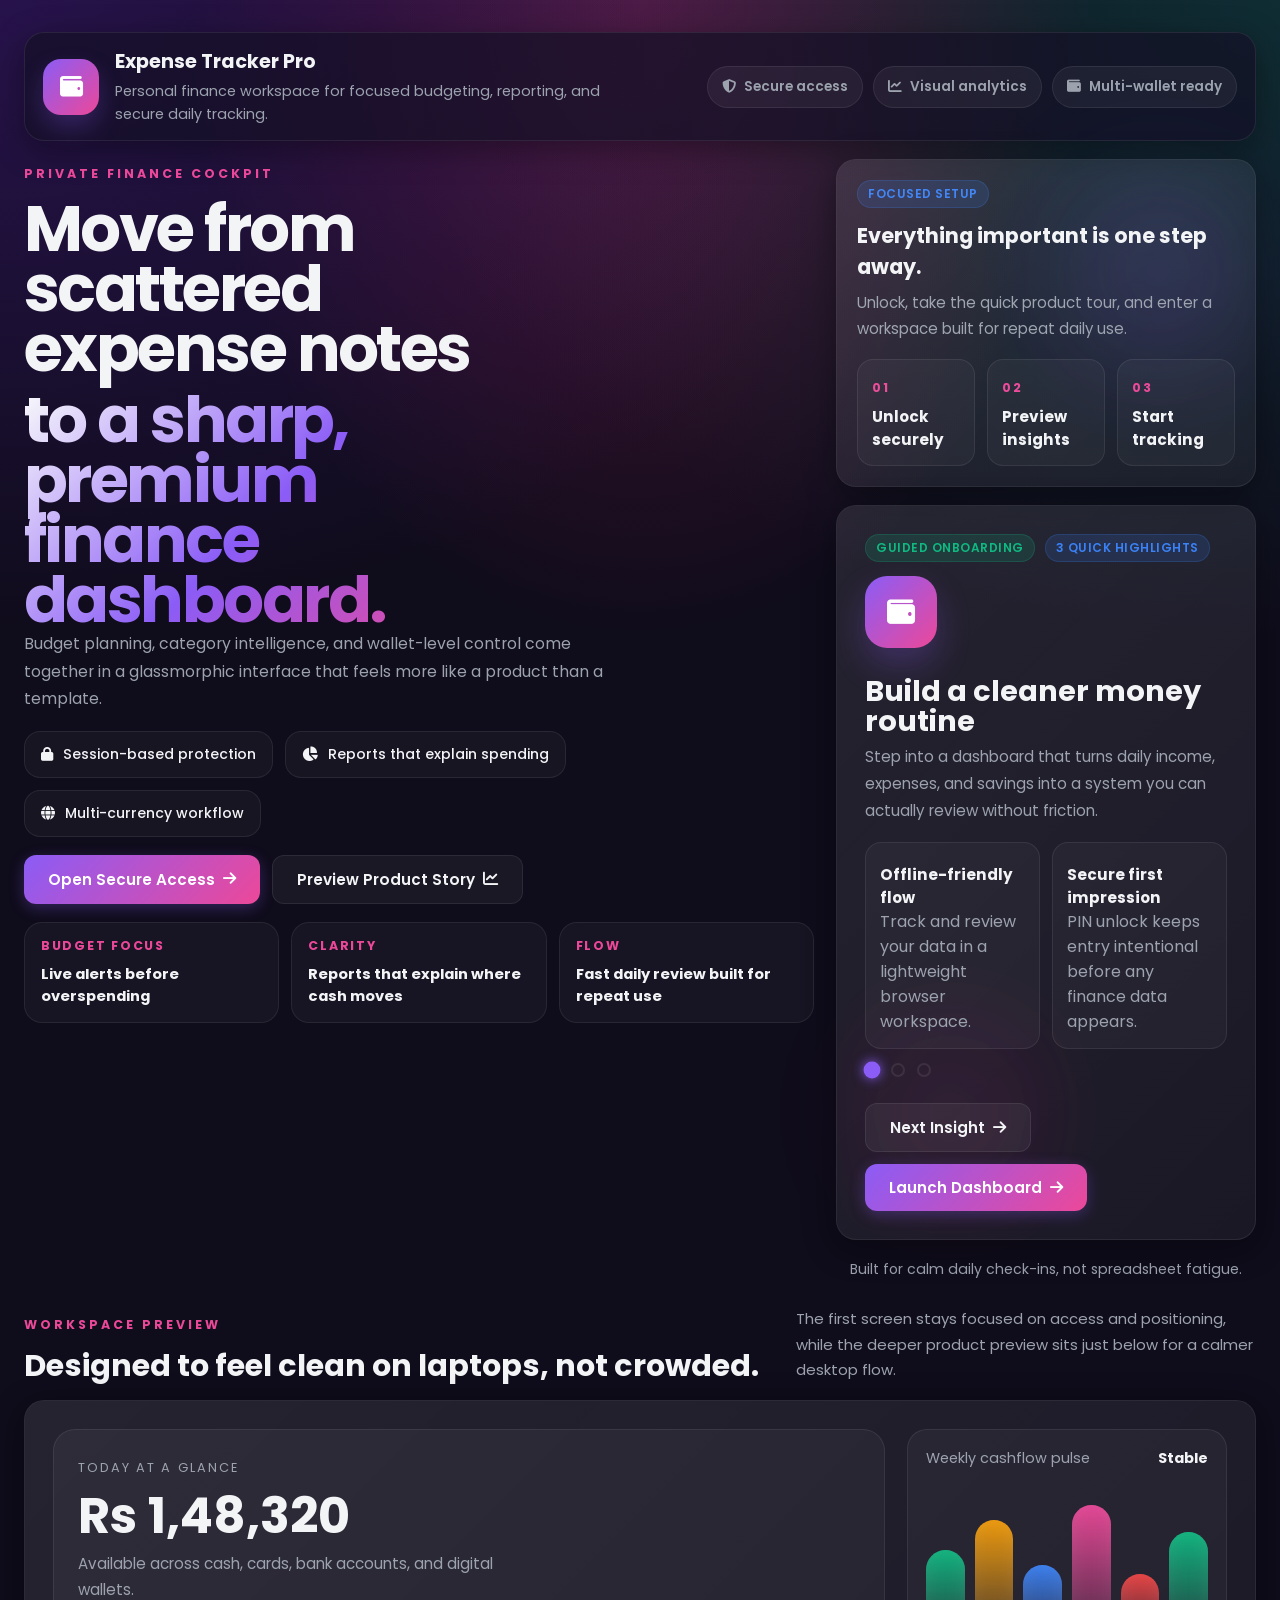
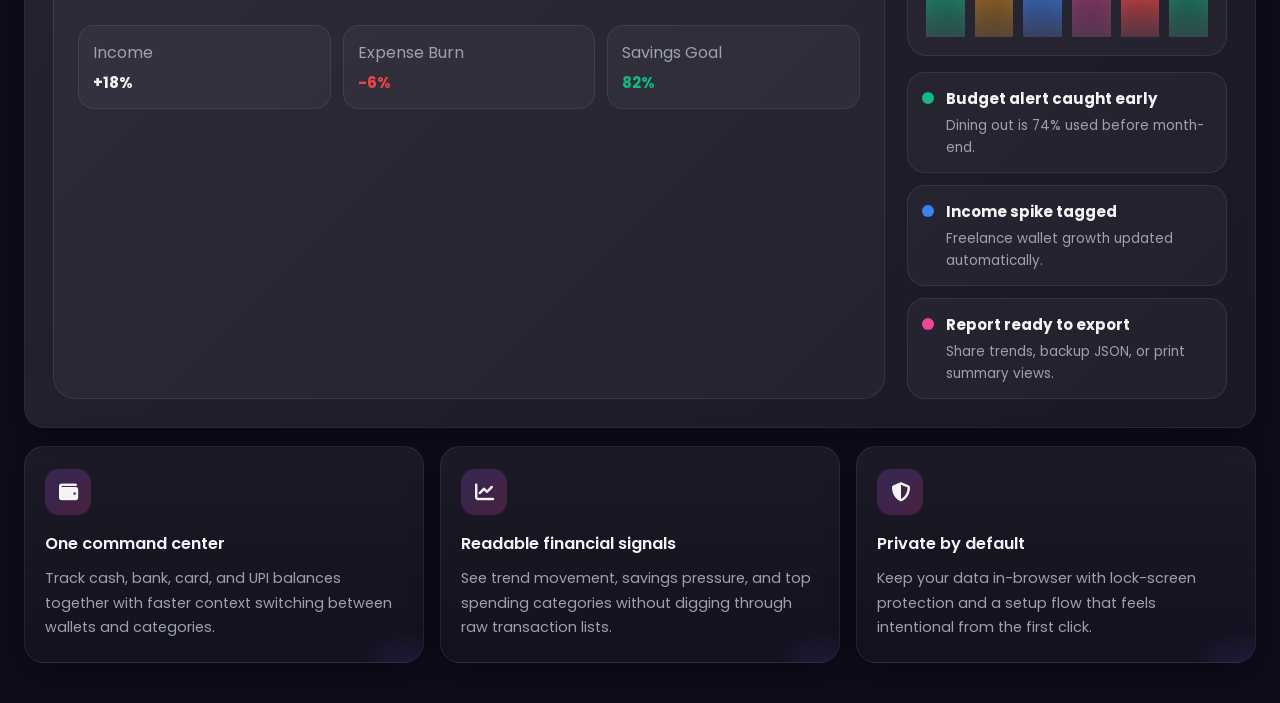
==== commit f4f618ef: ".." ====
--- a/index.html
+++ b/index.html
@@ -65,89 +65,18 @@
             </button>
           </div>
 
-          <div class="welcome-feature-grid">
-            <article class="welcome-feature-card">
-              <div class="welcome-feature-icon"><i class="fas fa-wallet"></i></div>
-              <h3>One command center</h3>
-              <p>Track cash, bank, card, and UPI balances together with faster context switching between wallets and categories.</p>
-            </article>
-
-            <article class="welcome-feature-card">
-              <div class="welcome-feature-icon"><i class="fas fa-chart-line"></i></div>
-              <h3>Readable financial signals</h3>
-              <p>See trend movement, savings pressure, and top spending categories without digging through raw transaction lists.</p>
-            </article>
-
-            <article class="welcome-feature-card">
-              <div class="welcome-feature-icon"><i class="fas fa-shield-halved"></i></div>
-              <h3>Private by default</h3>
-              <p>Keep your data in-browser with lock-screen protection and a setup flow that feels intentional from the first click.</p>
-            </article>
-          </div>
-
-          <div class="glass-card preview-stage">
-            <div class="preview-board">
-              <div class="preview-balance-card">
-                <span class="preview-kicker">Today at a glance</span>
-                <h2 class="preview-amount">Rs 1,48,320</h2>
-                <p class="preview-caption">Available across cash, cards, bank accounts, and digital wallets.</p>
-
-                <div class="preview-stats-grid">
-                  <div class="preview-stat">
-                    <span>Income</span>
-                    <strong>+18%</strong>
-                  </div>
-                  <div class="preview-stat danger">
-                    <span>Expense Burn</span>
-                    <strong>-6%</strong>
-                  </div>
-                  <div class="preview-stat success">
-                    <span>Savings Goal</span>
-                    <strong>82%</strong>
-                  </div>
-                </div>
-              </div>
-
-              <div class="preview-side-panel">
-                <div class="preview-chart-shell">
-                  <div class="preview-chart-head">
-                    <span>Weekly cashflow pulse</span>
-                    <strong>Stable</strong>
-                  </div>
-                  <div class="preview-bars" aria-hidden="true">
-                    <span class="preview-bar success" style="height:58%;"></span>
-                    <span class="preview-bar warning" style="height:78%;"></span>
-                    <span class="preview-bar info" style="height:48%;"></span>
-                    <span class="preview-bar accent" style="height:88%;"></span>
-                    <span class="preview-bar danger" style="height:42%;"></span>
-                    <span class="preview-bar success" style="height:70%;"></span>
-                  </div>
-                </div>
-
-                <div class="preview-flow">
-                  <div class="preview-flow-item">
-                    <div class="preview-flow-dot success"></div>
-                    <div>
-                      <strong>Budget alert caught early</strong>
-                      <span>Dining out is 74% used before month-end.</span>
-                    </div>
-                  </div>
-                  <div class="preview-flow-item">
-                    <div class="preview-flow-dot info"></div>
-                    <div>
-                      <strong>Income spike tagged</strong>
-                      <span>Freelance wallet growth updated automatically.</span>
-                    </div>
-                  </div>
-                  <div class="preview-flow-item">
-                    <div class="preview-flow-dot accent"></div>
-                    <div>
-                      <strong>Report ready to export</strong>
-                      <span>Share trends, backup JSON, or print summary views.</span>
-                    </div>
-                  </div>
-                </div>
-              </div>
+          <div class="welcome-hero-metrics">
+            <div class="welcome-hero-metric">
+              <span>Budget Focus</span>
+              <strong>Live alerts before overspending</strong>
+            </div>
+            <div class="welcome-hero-metric">
+              <span>Clarity</span>
+              <strong>Reports that explain where cash moves</strong>
+            </div>
+            <div class="welcome-hero-metric">
+              <span>Flow</span>
+              <strong>Fast daily review built for repeat use</strong>
             </div>
           </div>
         </section>
@@ -327,6 +256,104 @@
           </div>
         </section>
       </div>
+
+      <section class="welcome-showcase animate-slide">
+        <div class="welcome-showcase-head">
+          <div>
+            <p class="welcome-eyebrow">WORKSPACE PREVIEW</p>
+            <h2>Designed to feel clean on laptops, not crowded.</h2>
+          </div>
+          <p>
+            The first screen stays focused on access and positioning, while the deeper product preview sits just below for a calmer desktop flow.
+          </p>
+        </div>
+
+        <div class="glass-card preview-stage">
+          <div class="preview-board">
+            <div class="preview-balance-card">
+              <span class="preview-kicker">Today at a glance</span>
+              <h2 class="preview-amount">Rs 1,48,320</h2>
+              <p class="preview-caption">Available across cash, cards, bank accounts, and digital wallets.</p>
+
+              <div class="preview-stats-grid">
+                <div class="preview-stat">
+                  <span>Income</span>
+                  <strong>+18%</strong>
+                </div>
+                <div class="preview-stat danger">
+                  <span>Expense Burn</span>
+                  <strong>-6%</strong>
+                </div>
+                <div class="preview-stat success">
+                  <span>Savings Goal</span>
+                  <strong>82%</strong>
+                </div>
+              </div>
+            </div>
+
+            <div class="preview-side-panel">
+              <div class="preview-chart-shell">
+                <div class="preview-chart-head">
+                  <span>Weekly cashflow pulse</span>
+                  <strong>Stable</strong>
+                </div>
+                <div class="preview-bars" aria-hidden="true">
+                  <span class="preview-bar success" style="height:58%;"></span>
+                  <span class="preview-bar warning" style="height:78%;"></span>
+                  <span class="preview-bar info" style="height:48%;"></span>
+                  <span class="preview-bar accent" style="height:88%;"></span>
+                  <span class="preview-bar danger" style="height:42%;"></span>
+                  <span class="preview-bar success" style="height:70%;"></span>
+                </div>
+              </div>
+
+              <div class="preview-flow">
+                <div class="preview-flow-item">
+                  <div class="preview-flow-dot success"></div>
+                  <div>
+                    <strong>Budget alert caught early</strong>
+                    <span>Dining out is 74% used before month-end.</span>
+                  </div>
+                </div>
+                <div class="preview-flow-item">
+                  <div class="preview-flow-dot info"></div>
+                  <div>
+                    <strong>Income spike tagged</strong>
+                    <span>Freelance wallet growth updated automatically.</span>
+                  </div>
+                </div>
+                <div class="preview-flow-item">
+                  <div class="preview-flow-dot accent"></div>
+                  <div>
+                    <strong>Report ready to export</strong>
+                    <span>Share trends, backup JSON, or print summary views.</span>
+                  </div>
+                </div>
+              </div>
+            </div>
+          </div>
+        </div>
+
+        <div class="welcome-feature-grid">
+          <article class="welcome-feature-card">
+            <div class="welcome-feature-icon"><i class="fas fa-wallet"></i></div>
+            <h3>One command center</h3>
+            <p>Track cash, bank, card, and UPI balances together with faster context switching between wallets and categories.</p>
+          </article>
+
+          <article class="welcome-feature-card">
+            <div class="welcome-feature-icon"><i class="fas fa-chart-line"></i></div>
+            <h3>Readable financial signals</h3>
+            <p>See trend movement, savings pressure, and top spending categories without digging through raw transaction lists.</p>
+          </article>
+
+          <article class="welcome-feature-card">
+            <div class="welcome-feature-icon"><i class="fas fa-shield-halved"></i></div>
+            <h3>Private by default</h3>
+            <p>Keep your data in-browser with lock-screen protection and a setup flow that feels intentional from the first click.</p>
+          </article>
+        </div>
+      </section>
     </div>
   </div>
 
--- a/css/pages.css
+++ b/css/pages.css
@@ -0,0 +1,840 @@
+/* PIN Lock / Onboarding Page (index.html) */
+.lock-screen-container {
+  min-height: 100vh;
+  display: flex;
+  justify-content: center;
+  padding: 32px 24px 40px;
+}
+
+.welcome-shell {
+  width: 100%;
+  max-width: 1240px;
+  display: flex;
+  flex-direction: column;
+  gap: 18px;
+}
+
+.welcome-topbar {
+  display: flex;
+  align-items: center;
+  justify-content: space-between;
+  gap: 20px;
+  padding: 14px 18px;
+}
+
+.welcome-brand {
+  display: flex;
+  align-items: center;
+  gap: 16px;
+}
+
+.welcome-brand-mark {
+  width: 56px;
+  height: 56px;
+  border-radius: 18px;
+  display: flex;
+  align-items: center;
+  justify-content: center;
+  background: linear-gradient(135deg, var(--accent-primary), var(--accent-secondary));
+  color: #fff;
+  font-size: 1.45rem;
+  box-shadow: 0 12px 24px rgba(139, 92, 246, 0.25);
+}
+
+.welcome-brand-copy span {
+  display: block;
+  font-size: 1.2rem;
+  font-weight: 700;
+}
+
+.welcome-brand-copy p {
+  margin-top: 4px;
+  max-width: 520px;
+  color: var(--text-secondary);
+  font-size: 0.9rem;
+  line-height: 1.6;
+}
+
+.welcome-status {
+  display: flex;
+  align-items: center;
+  justify-content: flex-end;
+  flex-wrap: wrap;
+  gap: 10px;
+}
+
+.welcome-mini-badge {
+  display: inline-flex;
+  align-items: center;
+  gap: 8px;
+  padding: 10px 14px;
+  border-radius: 999px;
+  background: rgba(255, 255, 255, 0.05);
+  border: 1px solid var(--glass-border);
+  color: var(--text-secondary);
+  font-size: 0.85rem;
+  font-weight: 600;
+}
+
+.welcome-grid {
+  display: grid;
+  grid-template-columns: minmax(0, 1.05fr) minmax(360px, 420px);
+  gap: 22px;
+  align-items: start;
+}
+
+.welcome-hero {
+  display: flex;
+  flex-direction: column;
+  gap: 18px;
+  padding-top: 6px;
+}
+
+.welcome-eyebrow {
+  margin-bottom: 16px;
+  color: var(--accent-secondary);
+  font-size: 0.78rem;
+  font-weight: 700;
+  letter-spacing: 0.24em;
+}
+
+.welcome-title {
+  max-width: 11ch;
+  font-size: clamp(2.7rem, 5vw, 4.9rem);
+  line-height: 0.94;
+  font-weight: 700;
+  letter-spacing: -0.04em;
+}
+
+.welcome-title span {
+  display: block;
+  margin-top: 10px;
+  background: linear-gradient(135deg, #f9fafb 0%, #8b5cf6 52%, #ec4899 100%);
+  -webkit-background-clip: text;
+  -webkit-text-fill-color: transparent;
+}
+
+.welcome-copy {
+  max-width: 600px;
+  color: var(--text-secondary);
+  font-size: 0.98rem;
+  line-height: 1.75;
+}
+
+.welcome-pill-row,
+.welcome-actions,
+.onboarding-card-actions {
+  display: flex;
+  flex-wrap: wrap;
+  gap: 12px;
+}
+
+.welcome-pill {
+  display: inline-flex;
+  align-items: center;
+  gap: 10px;
+  padding: 12px 16px;
+  border-radius: 16px;
+  border: 1px solid var(--glass-border);
+  background: rgba(255, 255, 255, 0.04);
+  color: var(--text-primary);
+  font-size: 0.88rem;
+  font-weight: 500;
+}
+
+.welcome-hero-metrics {
+  display: grid;
+  grid-template-columns: repeat(3, minmax(0, 1fr));
+  gap: 12px;
+}
+
+.welcome-hero-metric {
+  padding: 14px 16px;
+  border-radius: 18px;
+  border: 1px solid var(--glass-border);
+  background: rgba(255, 255, 255, 0.035);
+}
+
+.welcome-hero-metric span {
+  display: block;
+  color: var(--accent-secondary);
+  font-size: 0.78rem;
+  font-weight: 700;
+  letter-spacing: 0.14em;
+  text-transform: uppercase;
+}
+
+.welcome-hero-metric strong {
+  display: block;
+  margin-top: 8px;
+  font-size: 0.92rem;
+  line-height: 1.55;
+}
+
+.welcome-showcase {
+  display: grid;
+  gap: 18px;
+  padding-top: 6px;
+}
+
+.welcome-showcase-head {
+  display: flex;
+  align-items: end;
+  justify-content: space-between;
+  gap: 18px;
+}
+
+.welcome-showcase-head h2 {
+  font-size: 1.9rem;
+  line-height: 1.05;
+}
+
+.welcome-showcase-head p:last-child {
+  max-width: 460px;
+  color: var(--text-secondary);
+  font-size: 0.93rem;
+  line-height: 1.7;
+}
+
+.welcome-feature-grid {
+  display: grid;
+  grid-template-columns: repeat(3, minmax(0, 1fr));
+  gap: 16px;
+}
+
+.welcome-feature-card {
+  position: relative;
+  padding: 22px 20px;
+  border-radius: var(--card-radius);
+  border: 1px solid var(--glass-border);
+  background: linear-gradient(180deg, rgba(255, 255, 255, 0.06), rgba(255, 255, 255, 0.02));
+  box-shadow: var(--glass-shadow);
+  overflow: hidden;
+}
+
+.welcome-feature-card::after {
+  content: '';
+  position: absolute;
+  inset: auto -15% -50% auto;
+  width: 140px;
+  height: 140px;
+  background: radial-gradient(circle, rgba(139, 92, 246, 0.25) 0%, transparent 70%);
+  pointer-events: none;
+}
+
+.welcome-feature-icon {
+  width: 46px;
+  height: 46px;
+  margin-bottom: 16px;
+  border-radius: 14px;
+  display: flex;
+  align-items: center;
+  justify-content: center;
+  background: linear-gradient(135deg, rgba(139, 92, 246, 0.22), rgba(236, 72, 153, 0.22));
+  color: var(--text-primary);
+  font-size: 1.2rem;
+}
+
+.welcome-feature-card h3 {
+  margin-bottom: 10px;
+  font-size: 1.02rem;
+  font-weight: 600;
+}
+
+.welcome-feature-card p {
+  color: var(--text-secondary);
+  font-size: 0.9rem;
+  line-height: 1.7;
+}
+
+.preview-stage {
+  padding: 0;
+}
+
+.preview-board {
+  position: relative;
+  z-index: 2;
+  display: grid;
+  grid-template-columns: minmax(0, 1fr) 320px;
+  gap: 22px;
+  padding: 28px;
+}
+
+.preview-balance-card,
+.preview-chart-shell,
+.preview-flow-item {
+  border: 1px solid var(--glass-border);
+  background: rgba(255, 255, 255, 0.04);
+}
+
+.preview-balance-card {
+  padding: 24px;
+  border-radius: 22px;
+}
+
+.preview-kicker,
+.preview-caption,
+.preview-stat span,
+.preview-chart-head span,
+.preview-flow-item span,
+.panel-summary-head p,
+.panel-footnote,
+.lock-intro,
+.lock-tip span,
+.onboarding-stat span {
+  color: var(--text-secondary);
+}
+
+.preview-kicker {
+  display: inline-block;
+  margin-bottom: 14px;
+  font-size: 0.8rem;
+  text-transform: uppercase;
+  letter-spacing: 0.16em;
+}
+
+.preview-amount {
+  font-size: clamp(2rem, 4vw, 3.1rem);
+  line-height: 1;
+  margin-bottom: 10px;
+}
+
+.preview-caption {
+  font-size: 0.95rem;
+  line-height: 1.7;
+  max-width: 420px;
+}
+
+.preview-stats-grid,
+.panel-summary-grid,
+.onboarding-stat-grid {
+  display: grid;
+  gap: 12px;
+}
+
+.preview-stats-grid {
+  grid-template-columns: repeat(3, minmax(0, 1fr));
+  margin-top: 22px;
+}
+
+.preview-stat,
+.panel-summary-item,
+.onboarding-stat,
+.lock-tip {
+  padding: 14px;
+  border-radius: 16px;
+  border: 1px solid var(--glass-border);
+  background: rgba(255, 255, 255, 0.035);
+}
+
+.preview-stat strong,
+.panel-summary-item strong,
+.onboarding-stat strong,
+.lock-tip strong {
+  display: block;
+  margin-top: 6px;
+  font-size: 0.95rem;
+}
+
+.preview-stat.danger strong {
+  color: var(--color-danger);
+}
+
+.preview-stat.success strong {
+  color: var(--color-success);
+}
+
+.preview-side-panel {
+  display: flex;
+  flex-direction: column;
+  gap: 16px;
+}
+
+.preview-chart-shell {
+  padding: 18px;
+  border-radius: 20px;
+}
+
+.preview-chart-head {
+  display: flex;
+  align-items: center;
+  justify-content: space-between;
+  gap: 10px;
+  font-size: 0.9rem;
+}
+
+.preview-chart-head strong {
+  color: var(--text-primary);
+}
+
+.preview-bars {
+  height: 150px;
+  display: flex;
+  align-items: flex-end;
+  gap: 10px;
+  margin-top: 18px;
+}
+
+.preview-bar {
+  flex: 1;
+  border-radius: 999px 999px 14px 14px;
+  box-shadow: inset 0 -10px 24px rgba(255, 255, 255, 0.08);
+}
+
+.preview-bar.success {
+  background: linear-gradient(180deg, rgba(16, 185, 129, 0.95), rgba(16, 185, 129, 0.18));
+}
+
+.preview-bar.warning {
+  background: linear-gradient(180deg, rgba(245, 158, 11, 0.95), rgba(245, 158, 11, 0.18));
+}
+
+.preview-bar.info {
+  background: linear-gradient(180deg, rgba(59, 130, 246, 0.95), rgba(59, 130, 246, 0.18));
+}
+
+.preview-bar.accent {
+  background: linear-gradient(180deg, rgba(236, 72, 153, 0.95), rgba(236, 72, 153, 0.18));
+}
+
+.preview-bar.danger {
+  background: linear-gradient(180deg, rgba(239, 68, 68, 0.95), rgba(239, 68, 68, 0.18));
+}
+
+.preview-flow {
+  display: flex;
+  flex-direction: column;
+  gap: 12px;
+}
+
+.preview-flow-item {
+  display: flex;
+  align-items: flex-start;
+  gap: 12px;
+  padding: 14px;
+  border-radius: 18px;
+}
+
+.preview-flow-item strong {
+  display: block;
+  margin-bottom: 5px;
+  font-size: 0.94rem;
+}
+
+.preview-flow-item span {
+  display: block;
+  font-size: 0.84rem;
+  line-height: 1.6;
+}
+
+.preview-flow-dot {
+  width: 12px;
+  height: 12px;
+  border-radius: 50%;
+  margin-top: 5px;
+  flex-shrink: 0;
+}
+
+.preview-flow-dot.success {
+  background: var(--color-success);
+}
+
+.preview-flow-dot.info {
+  background: var(--color-info);
+}
+
+.preview-flow-dot.accent {
+  background: var(--accent-secondary);
+}
+
+.welcome-panel {
+  position: relative;
+  display: flex;
+  align-items: stretch;
+}
+
+.panel-stack {
+  position: relative;
+  z-index: 2;
+  width: 100%;
+  display: flex;
+  flex-direction: column;
+  gap: 18px;
+}
+
+.panel-glow {
+  position: absolute;
+  border-radius: 50%;
+  filter: blur(70px);
+  opacity: 0.45;
+  pointer-events: none;
+}
+
+.panel-glow-a {
+  width: 180px;
+  height: 180px;
+  top: 2%;
+  right: 2%;
+  background: rgba(139, 92, 246, 0.28);
+}
+
+.panel-glow-b {
+  width: 160px;
+  height: 160px;
+  bottom: 8%;
+  left: 8%;
+  background: rgba(236, 72, 153, 0.2);
+}
+
+.panel-summary {
+  padding: 20px;
+}
+
+.panel-summary-head h3 {
+  margin: 12px 0 8px;
+  font-size: 1.3rem;
+}
+
+.panel-summary-head p {
+  font-size: 0.94rem;
+  line-height: 1.7;
+}
+
+.panel-summary-grid {
+  grid-template-columns: repeat(3, minmax(0, 1fr));
+  margin-top: 18px;
+}
+
+.panel-summary-item span {
+  color: var(--accent-secondary);
+  font-size: 0.78rem;
+  font-weight: 700;
+  letter-spacing: 0.16em;
+}
+
+.panel-footnote {
+  text-align: center;
+  font-size: 0.88rem;
+  line-height: 1.7;
+}
+
+.lock-card {
+  width: 100%;
+  max-width: none;
+  padding: 28px;
+  text-align: left;
+}
+
+.lock-card > * {
+  position: relative;
+  z-index: 2;
+}
+
+.lock-logo {
+  width: 72px;
+  height: 72px;
+  margin-bottom: 6px;
+  border-radius: 22px;
+  display: inline-flex;
+  align-items: center;
+  justify-content: center;
+  background: linear-gradient(135deg, var(--accent-primary), var(--accent-secondary));
+  color: #fff;
+  font-size: 1.75rem;
+  box-shadow: 0 16px 32px rgba(139, 92, 246, 0.25);
+  -webkit-text-fill-color: initial;
+}
+
+.lock-card-header {
+  display: flex;
+  flex-direction: column;
+  gap: 14px;
+  margin-bottom: 22px;
+}
+
+.lock-badge-row {
+  display: flex;
+  flex-wrap: wrap;
+  gap: 10px;
+}
+
+.lock-card h2 {
+  font-size: 1.8rem;
+  line-height: 1.05;
+  margin-bottom: 8px;
+}
+
+.lock-intro {
+  font-size: 0.95rem;
+  line-height: 1.75;
+}
+
+.lock-tips {
+  display: grid;
+  grid-template-columns: repeat(3, minmax(0, 1fr));
+  gap: 12px;
+  margin-bottom: 22px;
+}
+
+.pin-dots {
+  display: flex;
+  justify-content: flex-start;
+  gap: 12px;
+  margin: 20px 0 26px;
+}
+
+.pin-dot {
+  width: 14px;
+  height: 14px;
+  border-radius: 50%;
+  border: 2px solid var(--glass-border);
+  transition: var(--transition-smooth);
+}
+
+.pin-dot.filled {
+  background: var(--accent-primary);
+  border-color: var(--accent-primary);
+  box-shadow: 0 0 10px var(--accent-primary);
+  transform: scale(1.2);
+}
+
+.keypad-grid {
+  display: grid;
+  grid-template-columns: repeat(3, 1fr);
+  gap: 14px;
+  justify-items: center;
+}
+
+.keypad-btn {
+  background: linear-gradient(180deg, rgba(255, 255, 255, 0.1), rgba(255, 255, 255, 0.04));
+  border: 1px solid var(--glass-border);
+  color: var(--text-primary);
+  font-size: 1.25rem;
+  font-weight: 600;
+  width: 100%;
+  max-width: 82px;
+  height: 64px;
+  border-radius: 18px;
+  display: flex;
+  align-items: center;
+  justify-content: center;
+  cursor: pointer;
+  transition: var(--transition-smooth);
+}
+
+.keypad-btn:hover {
+  background: rgba(255, 255, 255, 0.15);
+  transform: translateY(-2px);
+  box-shadow: 0 10px 20px rgba(0, 0, 0, 0.18);
+}
+
+.keypad-btn:active {
+  transform: scale(0.95);
+}
+
+/* Onboarding view slider */
+.onboarding-slider {
+  min-height: 230px;
+  margin-bottom: 12px;
+}
+
+.onboarding-slide {
+  display: none;
+}
+
+.onboarding-slide.active {
+  display: block;
+  animation: fadeIn 0.5s ease;
+}
+
+.onboarding-feature-list {
+  display: grid;
+  gap: 10px;
+  margin-top: 18px;
+}
+
+.onboarding-feature-list div {
+  display: flex;
+  align-items: center;
+  gap: 12px;
+  padding: 14px 16px;
+  border-radius: 16px;
+  border: 1px solid var(--glass-border);
+  background: rgba(255, 255, 255, 0.04);
+  font-size: 0.92rem;
+  line-height: 1.6;
+}
+
+.onboarding-stat-grid {
+  grid-template-columns: repeat(2, minmax(0, 1fr));
+  margin-top: 18px;
+}
+
+.slide-dots {
+  margin-top: 14px;
+}
+
+@keyframes cardShake {
+  0%, 100% { transform: translateX(0); }
+  20% { transform: translateX(-8px); }
+  40% { transform: translateX(8px); }
+  60% { transform: translateX(-6px); }
+  80% { transform: translateX(6px); }
+}
+
+.card-shake {
+  animation: cardShake 0.35s ease;
+}
+
+/* Calculator Grid (Tax / Loan Calculators) */
+.calc-container {
+  display: grid;
+  grid-template-columns: 1fr 1fr;
+  gap: 20px;
+}
+
+@media (max-width: 1180px) {
+  .welcome-grid {
+    grid-template-columns: minmax(0, 1fr);
+  }
+
+  .welcome-showcase-head {
+    flex-direction: column;
+    align-items: flex-start;
+  }
+
+  .welcome-feature-grid {
+    grid-template-columns: repeat(2, minmax(0, 1fr));
+  }
+}
+
+@media (max-width: 900px) {
+  .lock-screen-container {
+    padding: 22px 16px 32px;
+  }
+
+  .welcome-topbar,
+  .welcome-brand {
+    flex-direction: column;
+    align-items: flex-start;
+  }
+
+  .welcome-status {
+    justify-content: flex-start;
+  }
+
+  .welcome-title {
+    max-width: none;
+  }
+
+  .preview-board {
+    grid-template-columns: minmax(0, 1fr);
+  }
+
+  .welcome-hero-metrics {
+    grid-template-columns: repeat(2, minmax(0, 1fr));
+  }
+
+  .lock-tips,
+  .panel-summary-grid {
+    grid-template-columns: repeat(2, minmax(0, 1fr));
+  }
+}
+
+@media (max-width: 768px) {
+  .welcome-hero-metrics,
+  .welcome-feature-grid,
+  .preview-stats-grid,
+  .lock-tips,
+  .panel-summary-grid,
+  .onboarding-stat-grid,
+  .calc-container {
+    grid-template-columns: minmax(0, 1fr);
+  }
+
+  .lock-card {
+    padding: 26px 22px;
+  }
+
+  .lock-card h2 {
+    font-size: 1.7rem;
+  }
+
+  .welcome-actions .btn,
+  .onboarding-card-actions .btn {
+    width: 100%;
+  }
+
+  .keypad-btn {
+    max-width: none;
+    height: 66px;
+  }
+}
+
+.calc-display {
+  background: rgba(0, 0, 0, 0.3);
+  padding: 20px;
+  border-radius: var(--input-radius);
+  margin-top: 15px;
+  text-align: right;
+}
+
+.calc-display .label {
+  font-size: 0.8rem;
+  color: var(--text-secondary);
+}
+
+.calc-display .value {
+  font-size: 1.8rem;
+  font-weight: 700;
+  color: var(--color-success);
+}
+
+/* Settings & Wallets Lists */
+.wallet-card-grid {
+  display: grid;
+  grid-template-columns: repeat(auto-fill, minmax(220px, 1fr));
+  gap: 20px;
+}
+
+.wallet-item-card {
+  padding: 20px;
+  border-radius: var(--card-radius);
+  position: relative;
+  overflow: hidden;
+  background: linear-gradient(135deg, rgba(255,255,255,0.07) 0%, rgba(255,255,255,0.02) 100%);
+  border: 1px solid var(--glass-border);
+  transition: var(--transition-smooth);
+}
+
+.wallet-item-card:hover {
+  transform: translateY(-4px) scale(1.02);
+  box-shadow: 0 10px 25px rgba(0,0,0,0.3);
+}
+
+.wallet-icon {
+  font-size: 1.8rem;
+  margin-bottom: 12px;
+}
+
+/* Print Styling */
+@media print {
+  body {
+    background: #fff !important;
+    color: #000 !important;
+  }
+  .sidebar, .mobile-nav, .btn, .quick-add-btn, .app-header {
+    display: none !important;
+  }
+  .main-wrapper {
+    margin-left: 0 !important;
+    padding: 0 !important;
+  }
+  .glass-card {
+    background: none !important;
+    border: 1px solid #ddd !important;
+    box-shadow: none !important;
+    color: #000 !important;
+    page-break-inside: avoid;
+  }
+}
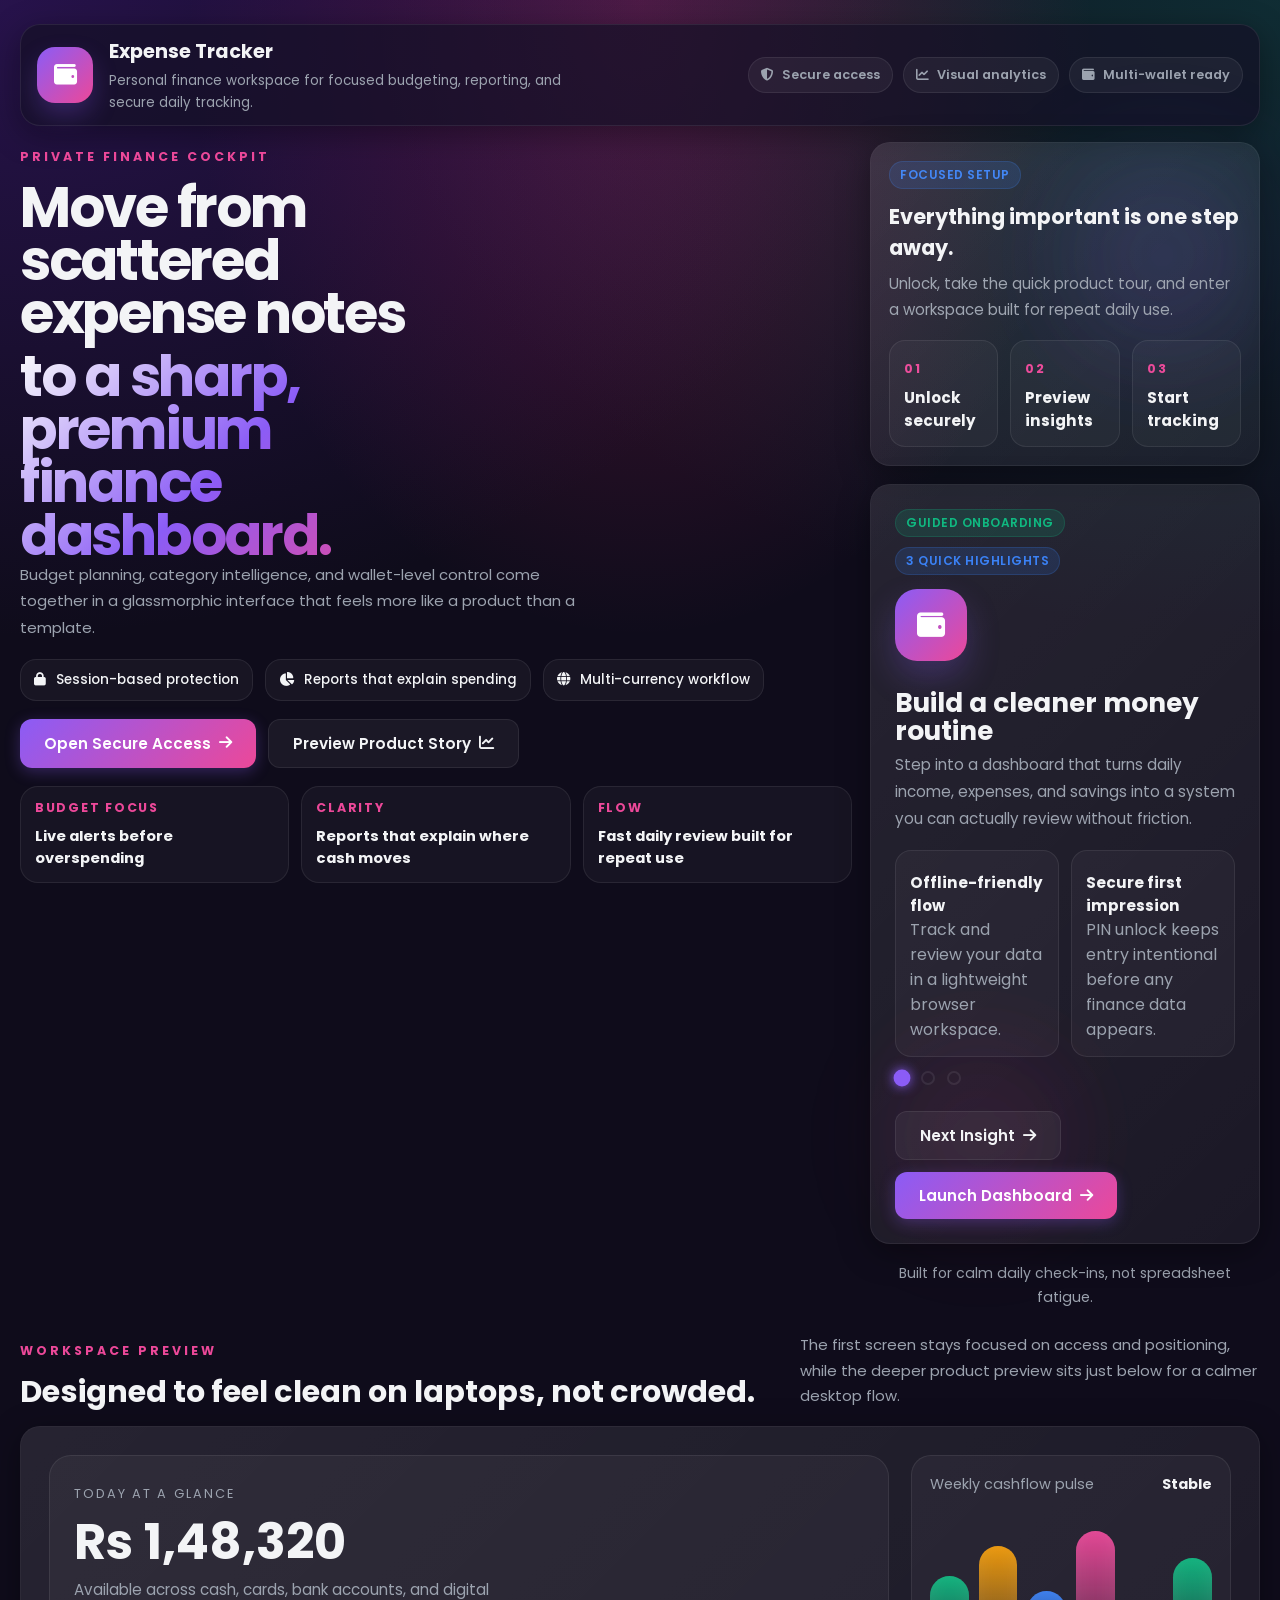
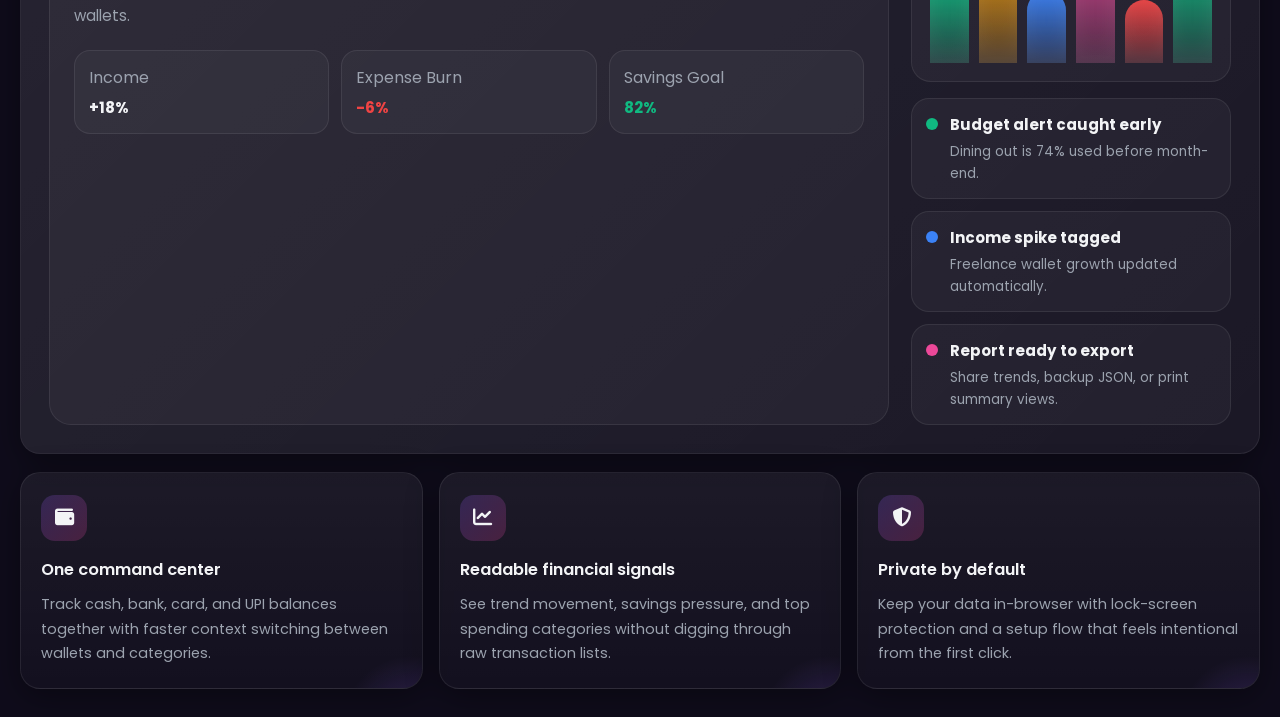
==== commit db1ea4b1: ".." ====
--- a/index.html
+++ b/index.html
@@ -3,7 +3,7 @@
 <head>
   <meta charset="UTF-8">
   <meta name="viewport" content="width=device-width, initial-scale=1.0">
-  <title>Expense Tracker Pro - Welcome</title>
+  <title>Expense Tracker - Welcome</title>
 
   <!-- Font Awesome -->
   <link rel="stylesheet" href="https://cdnjs.cloudflare.com/ajax/libs/font-awesome/6.4.0/css/all.min.css">
@@ -25,7 +25,7 @@
             <i class="fas fa-wallet"></i>
           </div>
           <div class="welcome-brand-copy">
-            <span>Expense Tracker Pro</span>
+            <span>Expense Tracker</span>
             <p>Personal finance workspace for focused budgeting, reporting, and secure daily tracking.</p>
           </div>
         </div>
--- a/css/pages.css
+++ b/css/pages.css
@@ -179,7 +179,7 @@
 
 .welcome-showcase-head {
   display: flex;
-  align-items: end;
+  align-items: flex-end;
   justify-content: space-between;
   gap: 18px;
 }
@@ -693,6 +693,69 @@
   gap: 20px;
 }
 
+@media (min-width: 1024px) and (max-width: 1480px), (min-width: 1024px) and (max-height: 860px) {
+  .lock-screen-container {
+    padding: 24px 20px 28px;
+  }
+
+  .welcome-shell {
+    gap: 16px;
+  }
+
+  .welcome-topbar {
+    padding: 12px 16px;
+  }
+
+  .welcome-brand-copy p {
+    max-width: 460px;
+    font-size: 0.84rem;
+  }
+
+  .welcome-mini-badge {
+    padding: 8px 12px;
+    font-size: 0.8rem;
+  }
+
+  .welcome-grid {
+    grid-template-columns: minmax(0, 1.02fr) 390px;
+    gap: 18px;
+  }
+
+  .welcome-title {
+    font-size: clamp(2.45rem, 4.4vw, 4.3rem);
+  }
+
+  .welcome-copy {
+    max-width: 560px;
+    font-size: 0.93rem;
+  }
+
+  .welcome-pill {
+    padding: 10px 13px;
+    font-size: 0.84rem;
+  }
+
+  .welcome-hero-metric {
+    padding: 12px 14px;
+  }
+
+  .panel-summary {
+    padding: 18px;
+  }
+
+  .lock-card {
+    padding: 24px;
+  }
+
+  .lock-card h2 {
+    font-size: 1.65rem;
+  }
+
+  .lock-tips {
+    gap: 10px;
+  }
+}
+
 @media (max-width: 1180px) {
   .welcome-grid {
     grid-template-columns: minmax(0, 1fr);
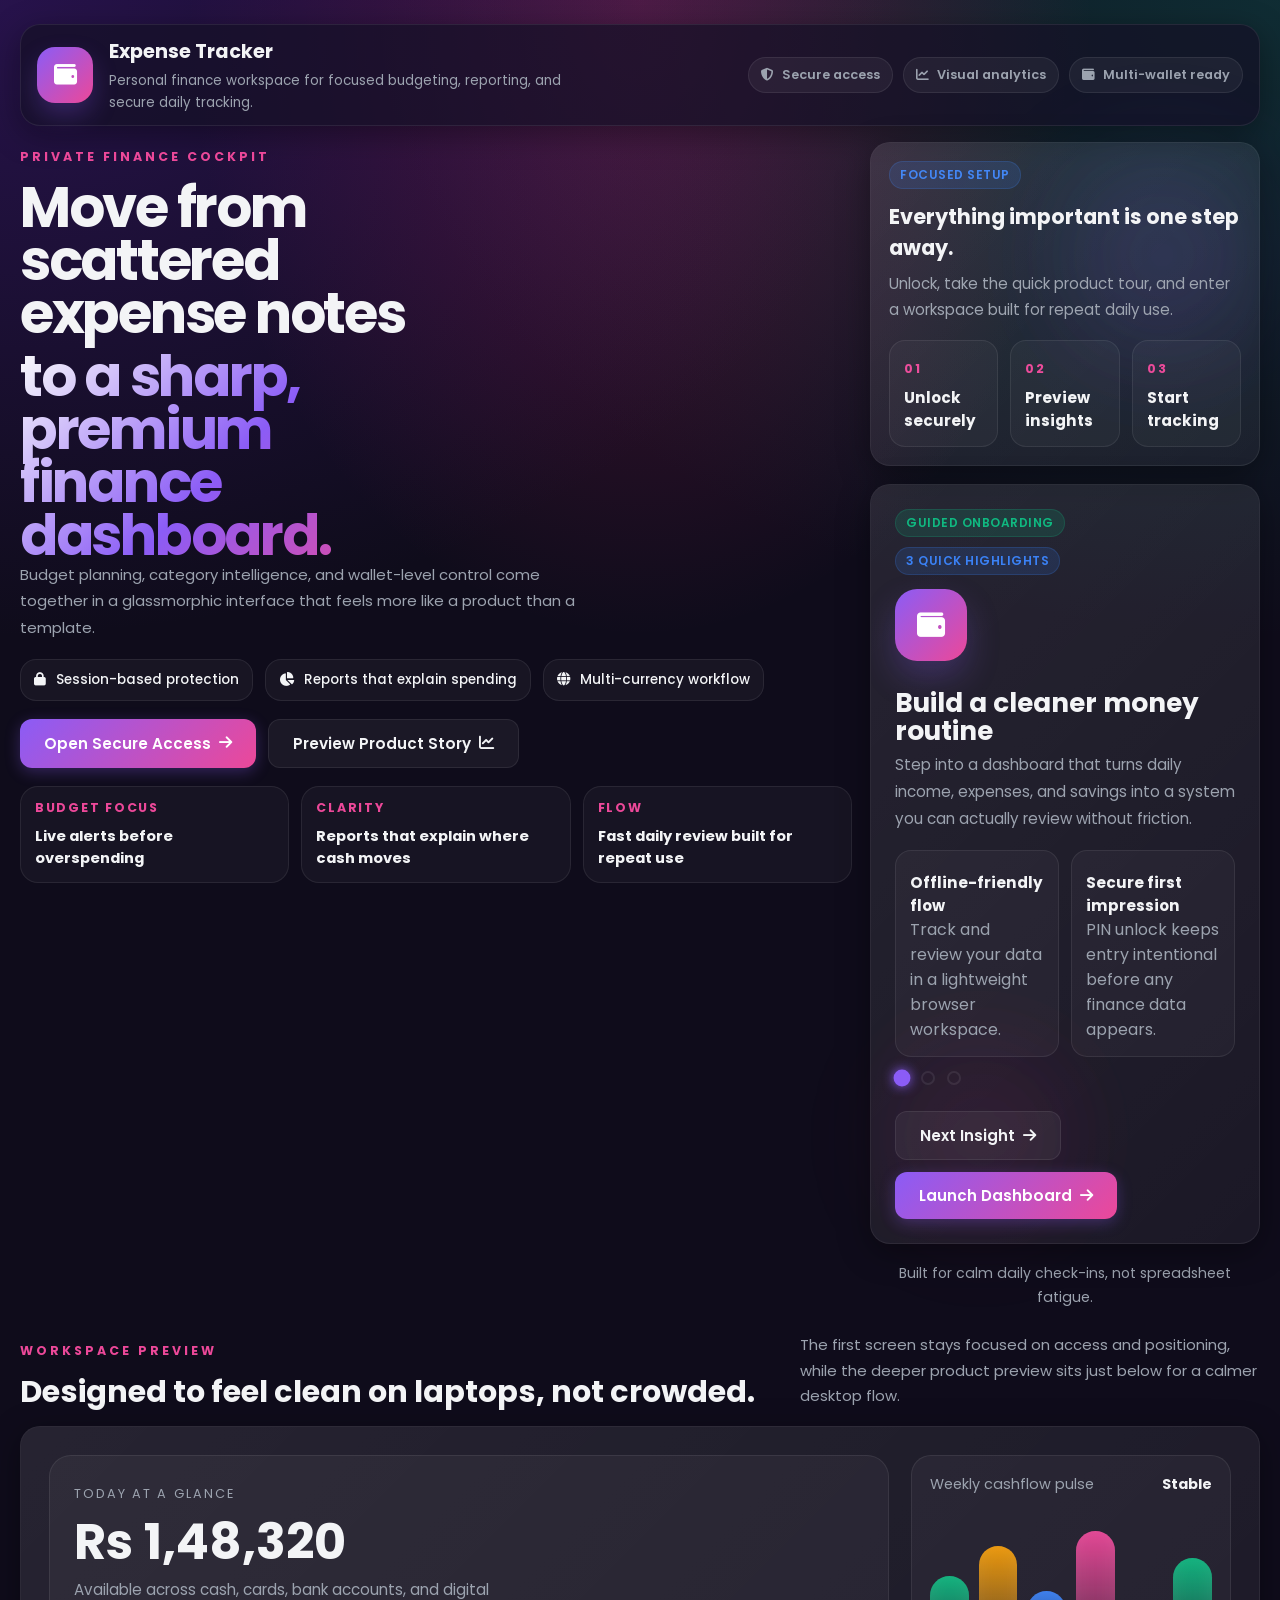
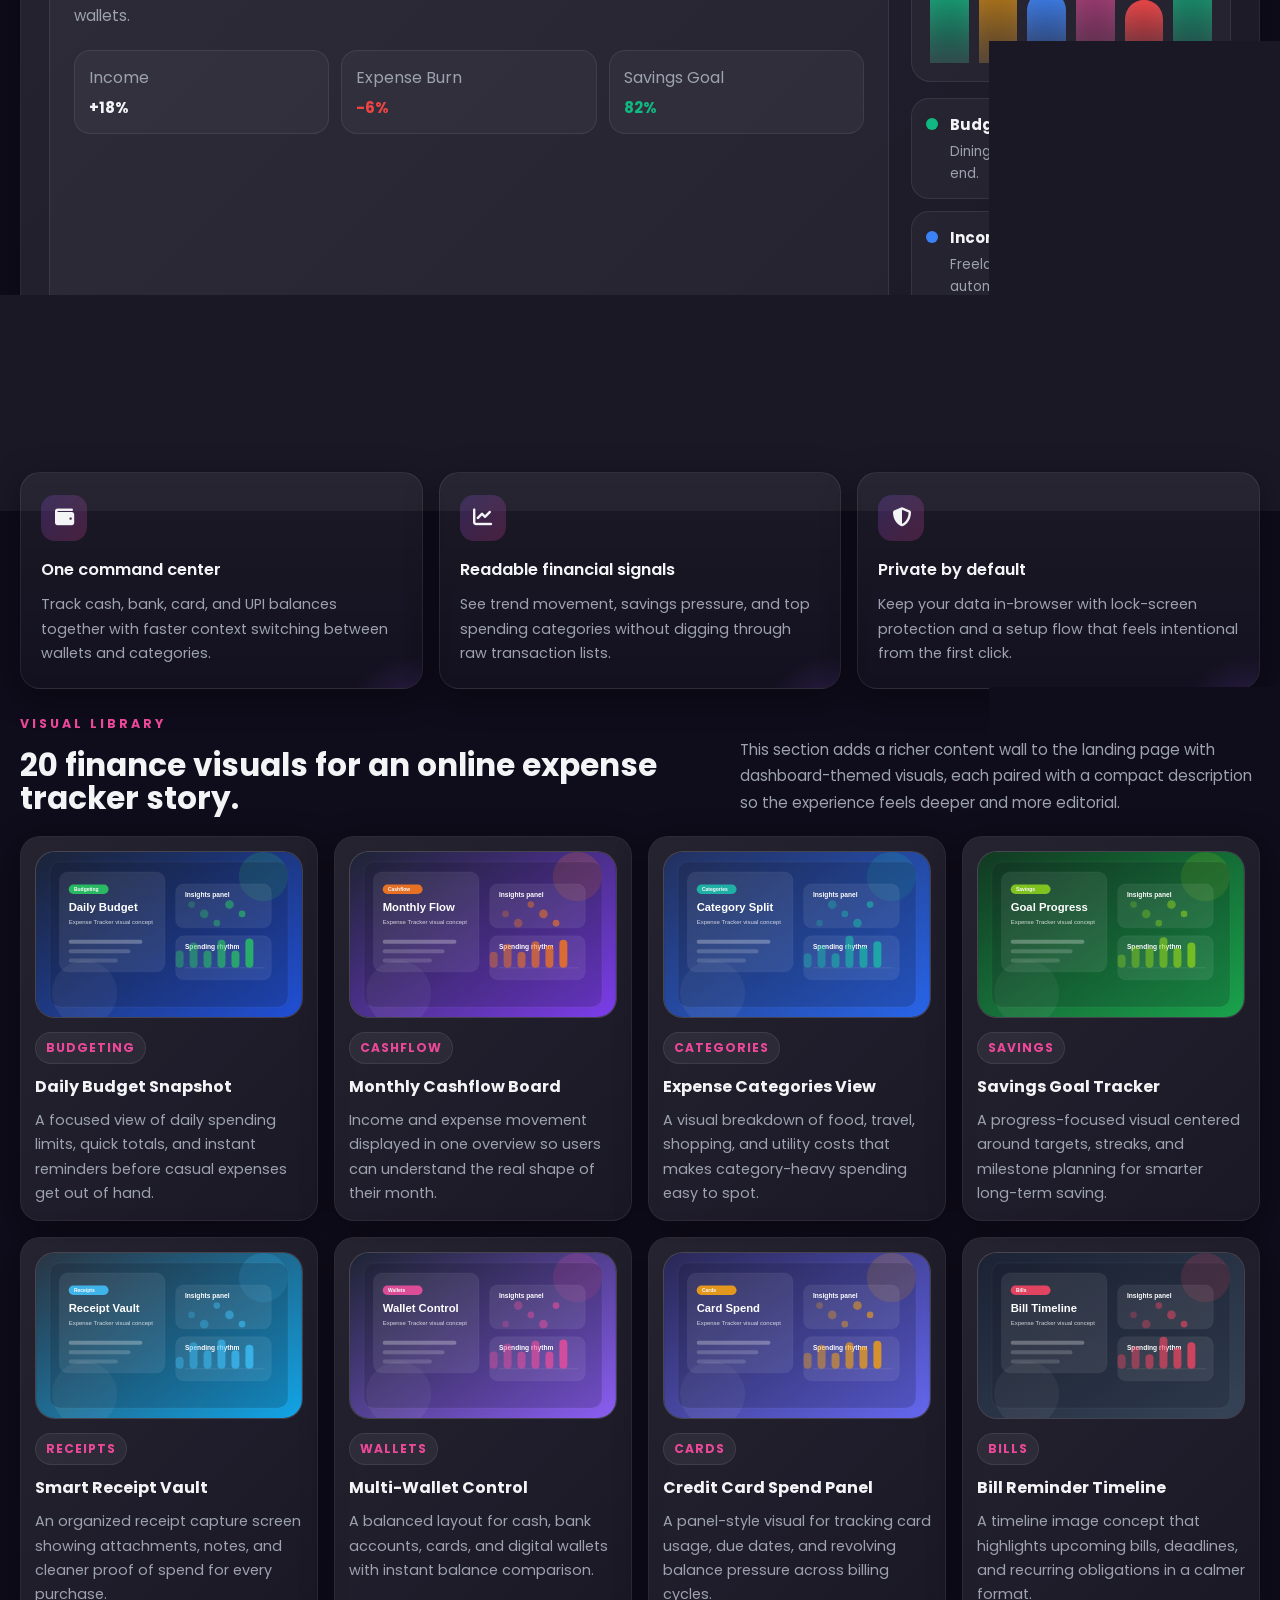
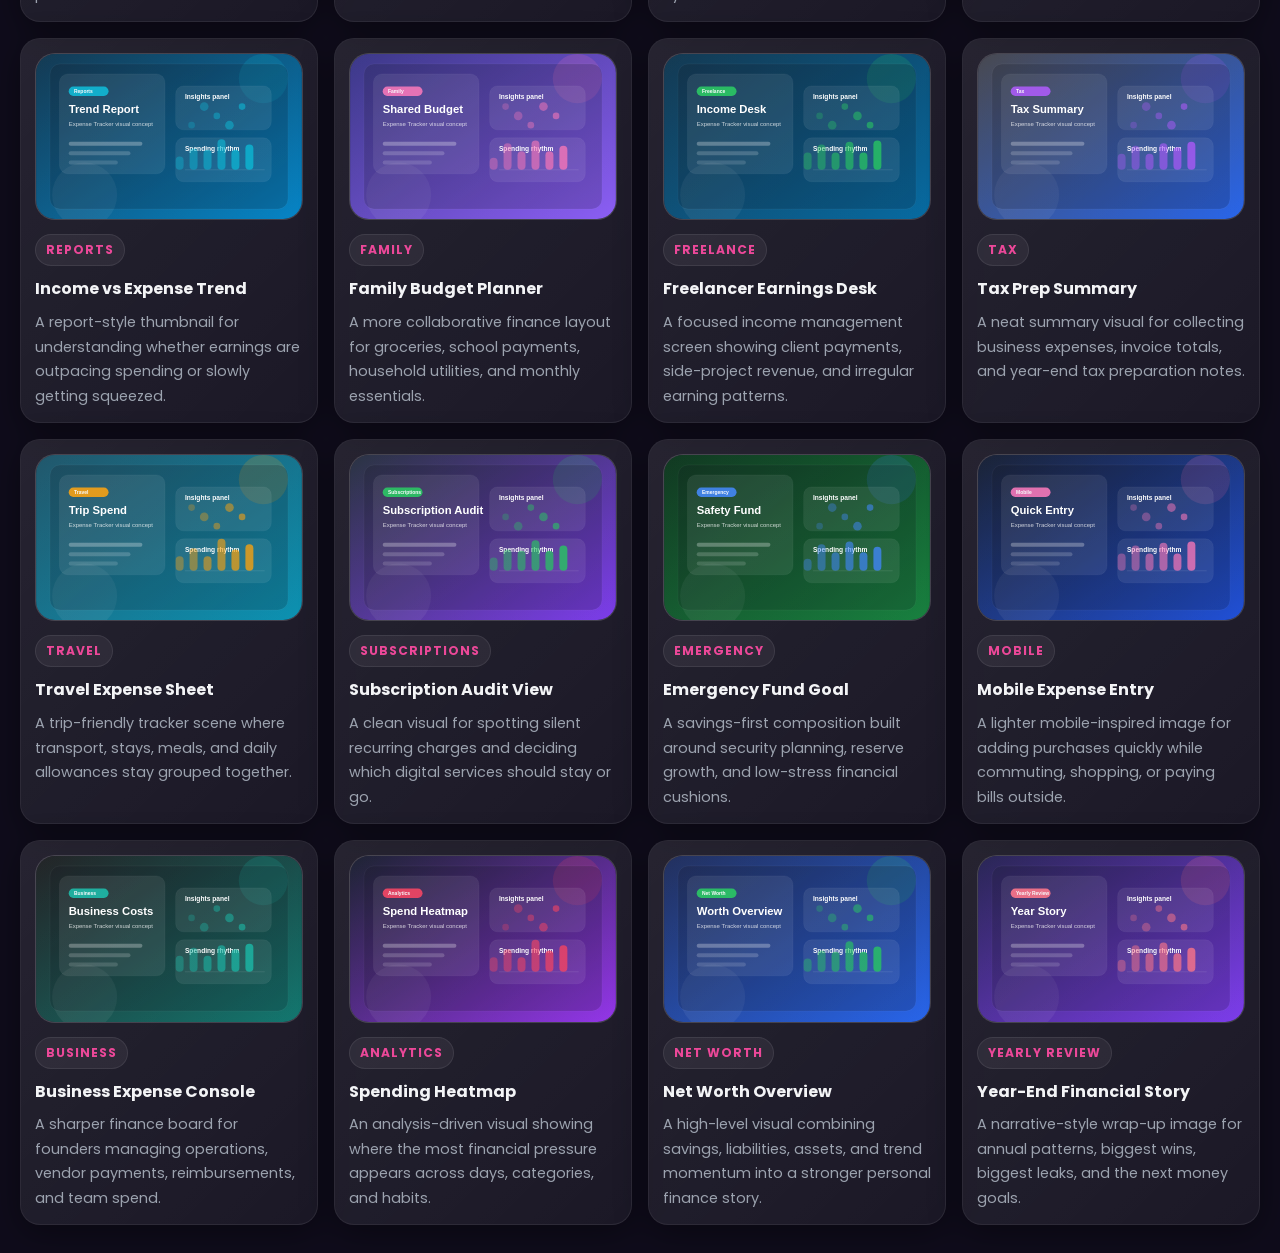
==== commit 61e5b66b: ".." ====
--- a/index.html
+++ b/index.html
@@ -354,6 +354,20 @@
           </article>
         </div>
       </section>
+
+      <section class="gallery-section animate-slide">
+        <div class="gallery-head">
+          <div>
+            <p class="welcome-eyebrow">VISUAL LIBRARY</p>
+            <h2>20 finance visuals for an online expense tracker story.</h2>
+          </div>
+          <p>
+            This section adds a richer content wall to the landing page with dashboard-themed visuals, each paired with a compact description so the experience feels deeper and more editorial.
+          </p>
+        </div>
+
+        <div class="gallery-grid" id="landing-gallery-grid"></div>
+      </section>
     </div>
   </div>
 
@@ -364,10 +378,153 @@
   <script>
     let enteredPIN = '';
     let currentSlide = 1;
+    const galleryItems = [
+      {
+        tag: 'Budgeting',
+        imageLabel: 'Daily Budget',
+        title: 'Daily Budget Snapshot',
+        description: 'A focused view of daily spending limits, quick totals, and instant reminders before casual expenses get out of hand.',
+        colors: ['#0f172a', '#1d4ed8', '#22c55e']
+      },
+      {
+        tag: 'Cashflow',
+        imageLabel: 'Monthly Flow',
+        title: 'Monthly Cashflow Board',
+        description: 'Income and expense movement displayed in one overview so users can understand the real shape of their month.',
+        colors: ['#111827', '#7c3aed', '#f97316']
+      },
+      {
+        tag: 'Categories',
+        imageLabel: 'Category Split',
+        title: 'Expense Categories View',
+        description: 'A visual breakdown of food, travel, shopping, and utility costs that makes category-heavy spending easy to spot.',
+        colors: ['#172554', '#2563eb', '#14b8a6']
+      },
+      {
+        tag: 'Savings',
+        imageLabel: 'Goal Progress',
+        title: 'Savings Goal Tracker',
+        description: 'A progress-focused visual centered around targets, streaks, and milestone planning for smarter long-term saving.',
+        colors: ['#052e16', '#16a34a', '#84cc16']
+      },
+      {
+        tag: 'Receipts',
+        imageLabel: 'Receipt Vault',
+        title: 'Smart Receipt Vault',
+        description: 'An organized receipt capture screen showing attachments, notes, and cleaner proof of spend for every purchase.',
+        colors: ['#1f2937', '#0ea5e9', '#38bdf8']
+      },
+      {
+        tag: 'Wallets',
+        imageLabel: 'Wallet Control',
+        title: 'Multi-Wallet Control',
+        description: 'A balanced layout for cash, bank accounts, cards, and digital wallets with instant balance comparison.',
+        colors: ['#111827', '#8b5cf6', '#ec4899']
+      },
+      {
+        tag: 'Cards',
+        imageLabel: 'Card Spend',
+        title: 'Credit Card Spend Panel',
+        description: 'A panel-style visual for tracking card usage, due dates, and revolving balance pressure across billing cycles.',
+        colors: ['#1e1b4b', '#6366f1', '#f59e0b']
+      },
+      {
+        tag: 'Bills',
+        imageLabel: 'Bill Timeline',
+        title: 'Bill Reminder Timeline',
+        description: 'A timeline image concept that highlights upcoming bills, deadlines, and recurring obligations in a calmer format.',
+        colors: ['#0f172a', '#334155', '#f43f5e']
+      },
+      {
+        tag: 'Reports',
+        imageLabel: 'Trend Report',
+        title: 'Income vs Expense Trend',
+        description: 'A report-style thumbnail for understanding whether earnings are outpacing spending or slowly getting squeezed.',
+        colors: ['#082f49', '#0284c7', '#06b6d4']
+      },
+      {
+        tag: 'Family',
+        imageLabel: 'Shared Budget',
+        title: 'Family Budget Planner',
+        description: 'A more collaborative finance layout for groceries, school payments, household utilities, and monthly essentials.',
+        colors: ['#312e81', '#8b5cf6', '#f472b6']
+      },
+      {
+        tag: 'Freelance',
+        imageLabel: 'Income Desk',
+        title: 'Freelancer Earnings Desk',
+        description: 'A focused income management screen showing client payments, side-project revenue, and irregular earning patterns.',
+        colors: ['#082f49', '#0369a1', '#22c55e']
+      },
+      {
+        tag: 'Tax',
+        imageLabel: 'Tax Summary',
+        title: 'Tax Prep Summary',
+        description: 'A neat summary visual for collecting business expenses, invoice totals, and year-end tax preparation notes.',
+        colors: ['#3f3f46', '#2563eb', '#a855f7']
+      },
+      {
+        tag: 'Travel',
+        imageLabel: 'Trip Spend',
+        title: 'Travel Expense Sheet',
+        description: 'A trip-friendly tracker scene where transport, stays, meals, and daily allowances stay grouped together.',
+        colors: ['#164e63', '#0891b2', '#f59e0b']
+      },
+      {
+        tag: 'Subscriptions',
+        imageLabel: 'Subscription Audit',
+        title: 'Subscription Audit View',
+        description: 'A clean visual for spotting silent recurring charges and deciding which digital services should stay or go.',
+        colors: ['#1f2937', '#7c3aed', '#22c55e']
+      },
+      {
+        tag: 'Emergency',
+        imageLabel: 'Safety Fund',
+        title: 'Emergency Fund Goal',
+        description: 'A savings-first composition built around security planning, reserve growth, and low-stress financial cushions.',
+        colors: ['#052e16', '#15803d', '#3b82f6']
+      },
+      {
+        tag: 'Mobile',
+        imageLabel: 'Quick Entry',
+        title: 'Mobile Expense Entry',
+        description: 'A lighter mobile-inspired image for adding purchases quickly while commuting, shopping, or paying bills outside.',
+        colors: ['#0f172a', '#1d4ed8', '#f472b6']
+      },
+      {
+        tag: 'Business',
+        imageLabel: 'Business Costs',
+        title: 'Business Expense Console',
+        description: 'A sharper finance board for founders managing operations, vendor payments, reimbursements, and team spend.',
+        colors: ['#18181b', '#0f766e', '#14b8a6']
+      },
+      {
+        tag: 'Analytics',
+        imageLabel: 'Spend Heatmap',
+        title: 'Spending Heatmap',
+        description: 'An analysis-driven visual showing where the most financial pressure appears across days, categories, and habits.',
+        colors: ['#111827', '#9333ea', '#f43f5e']
+      },
+      {
+        tag: 'Net Worth',
+        imageLabel: 'Worth Overview',
+        title: 'Net Worth Overview',
+        description: 'A high-level visual combining savings, liabilities, assets, and trend momentum into a stronger personal finance story.',
+        colors: ['#172554', '#2563eb', '#22c55e']
+      },
+      {
+        tag: 'Yearly Review',
+        imageLabel: 'Year Story',
+        title: 'Year-End Financial Story',
+        description: 'A narrative-style wrap-up image for annual patterns, biggest wins, biggest leaks, and the next money goals.',
+        colors: ['#1e1b4b', '#7c3aed', '#fb7185']
+      }
+    ];
 
     document.addEventListener('DOMContentLoaded', () => {
       const state = window.StorageModule.loadState();
       showSlide(1);
+      renderGallery();
 
       if (!state.settings.pinLockEnabled) {
         const onboardingCompleted = localStorage.getItem('EXPENSE_TRACKER_ONBOARDING_DONE') === 'true';
@@ -465,6 +622,91 @@
       });
     }
 
+    function escapeMarkup(text) {
+      return String(text)
+        .replace(/&/g, '&amp;')
+        .replace(/</g, '&lt;')
+        .replace(/>/g, '&gt;')
+        .replace(/"/g, '&quot;')
+        .replace(/'/g, '&#39;');
+    }
+
+    function buildGalleryImage(item, index) {
+      const [bgStart, bgEnd, accent] = item.colors;
+      const sparkHeights = [52, 80, 60, 96, 68, 88];
+      const bars = sparkHeights.map((height, barIndex) => {
+        const adjustedHeight = Math.max(32, height - ((index + barIndex) % 5) * 4);
+        const x = 420 + (barIndex * 42);
+        const y = 360 - adjustedHeight;
+        return `<rect x="${x}" y="${y}" width="24" height="${adjustedHeight}" rx="12" fill="${accent}" opacity="${0.4 + (barIndex * 0.08)}" />`;
+      }).join('');
+
+      const dots = Array.from({ length: 5 }, (_, dotIndex) => {
+        const cx = 468 + (dotIndex * 38);
+        const cy = 170 + ((dotIndex + index) % 3) * 28;
+        return `<circle cx="${cx}" cy="${cy}" r="${10 + (dotIndex % 2) * 3}" fill="${accent}" opacity="${0.28 + (dotIndex * 0.08)}" />`;
+      }).join('');
+
+      const svg = `
+        <svg xmlns="http://www.w3.org/2000/svg" viewBox="0 0 800 520" role="img" aria-label="${item.title}">
+          <defs>
+            <linearGradient id="bg${index}" x1="0%" y1="0%" x2="100%" y2="100%">
+              <stop offset="0%" stop-color="${bgStart}" />
+              <stop offset="100%" stop-color="${bgEnd}" />
+            </linearGradient>
+            <linearGradient id="glass${index}" x1="0%" y1="0%" x2="100%" y2="100%">
+              <stop offset="0%" stop-color="rgba(255,255,255,0.18)" />
+              <stop offset="100%" stop-color="rgba(255,255,255,0.05)" />
+            </linearGradient>
+          </defs>
+          <rect width="800" height="520" rx="44" fill="url(#bg${index})" />
+          <circle cx="684" cy="86" r="74" fill="${accent}" opacity="0.18" />
+          <circle cx="146" cy="436" r="98" fill="#ffffff" opacity="0.06" />
+          <rect x="42" y="42" width="716" height="436" rx="30" fill="rgba(7,10,20,0.18)" stroke="rgba(255,255,255,0.12)" />
+          <rect x="70" y="72" width="318" height="300" rx="26" fill="rgba(255,255,255,0.08)" stroke="rgba(255,255,255,0.12)" />
+          <rect x="98" y="110" width="120" height="28" rx="14" fill="${accent}" opacity="0.9" />
+          <text x="114" y="129" fill="#f8fafc" font-size="15" font-family="Poppins, Arial, sans-serif" font-weight="700">${item.tag}</text>
+          <text x="98" y="190" fill="#ffffff" font-size="34" font-family="Poppins, Arial, sans-serif" font-weight="700">${item.imageLabel}</text>
+          <text x="98" y="228" fill="rgba(255,255,255,0.78)" font-size="18" font-family="Poppins, Arial, sans-serif">Expense Tracker visual concept</text>
+          <rect x="98" y="276" width="222" height="12" rx="6" fill="rgba(255,255,255,0.28)" />
+          <rect x="98" y="304" width="186" height="12" rx="6" fill="rgba(255,255,255,0.18)" />
+          <rect x="98" y="332" width="148" height="12" rx="6" fill="rgba(255,255,255,0.14)" />
+          <rect x="420" y="108" width="288" height="132" rx="24" fill="rgba(255,255,255,0.08)" stroke="rgba(255,255,255,0.12)" />
+          <text x="448" y="146" fill="#ffffff" font-size="20" font-family="Poppins, Arial, sans-serif" font-weight="600">Insights panel</text>
+          ${dots}
+          <rect x="420" y="264" width="288" height="132" rx="24" fill="rgba(255,255,255,0.08)" stroke="rgba(255,255,255,0.12)" />
+          <text x="448" y="304" fill="#ffffff" font-size="20" font-family="Poppins, Arial, sans-serif" font-weight="600">Spending rhythm</text>
+          <line x1="448" y1="360" x2="688" y2="360" stroke="rgba(255,255,255,0.14)" stroke-width="2" />
+          ${bars}
+        </svg>
+      `;
+
+      return `data:image/svg+xml;charset=UTF-8,${encodeURIComponent(svg)}`;
+    }
+
+    function renderGallery() {
+      const galleryGrid = document.getElementById('landing-gallery-grid');
+      if (!galleryGrid) return;
+
+      galleryGrid.innerHTML = galleryItems.map((item, index) => `
+        <article class="gallery-card glass-card" style="animation-delay:${index * 40}ms">
+          <div class="gallery-card-image-wrap">
+            <img
+              class="gallery-card-image"
+              src="${buildGalleryImage(item, index)}"
+              alt="${escapeMarkup(item.title)} visual for online expense tracking"
+              loading="lazy"
+            >
+          </div>
+          <div class="gallery-card-body">
+            <span class="gallery-card-tag">${escapeMarkup(item.tag)}</span>
+            <h3>${escapeMarkup(item.title)}</h3>
+            <p>${escapeMarkup(item.description)}</p>
+          </div>
+        </article>
+      `).join('');
+    }
+
     function finishOnboarding() {
       localStorage.setItem('EXPENSE_TRACKER_ONBOARDING_DONE', 'true');
       sessionStorage.setItem('EXPENSE_TRACKER_PRO_UNLOCKED', 'true');
--- a/css/pages.css
+++ b/css/pages.css
@@ -175,6 +175,93 @@
   display: grid;
   gap: 18px;
   padding-top: 6px;
+}
+
+.gallery-section {
+  display: grid;
+  gap: 20px;
+  padding-top: 10px;
+}
+
+.gallery-head {
+  display: flex;
+  align-items: flex-end;
+  justify-content: space-between;
+  gap: 18px;
+}
+
+.gallery-head h2 {
+  font-size: 1.95rem;
+  line-height: 1.08;
+}
+
+.gallery-head p:last-child {
+  max-width: 520px;
+  color: var(--text-secondary);
+  font-size: 0.94rem;
+  line-height: 1.75;
+}
+
+.gallery-grid {
+  display: grid;
+  grid-template-columns: repeat(4, minmax(0, 1fr));
+  gap: 16px;
+}
+
+.gallery-card {
+  padding: 14px;
+  display: flex;
+  flex-direction: column;
+  gap: 14px;
+  min-height: 100%;
+}
+
+.gallery-card-image-wrap {
+  position: relative;
+  border-radius: 20px;
+  overflow: hidden;
+  border: 1px solid rgba(255, 255, 255, 0.12);
+  background: rgba(255, 255, 255, 0.05);
+  aspect-ratio: 16 / 10;
+}
+
+.gallery-card-image {
+  width: 100%;
+  height: 100%;
+  object-fit: cover;
+  display: block;
+}
+
+.gallery-card-body {
+  position: relative;
+  z-index: 2;
+}
+
+.gallery-card-tag {
+  display: inline-flex;
+  align-items: center;
+  padding: 6px 10px;
+  margin-bottom: 12px;
+  border-radius: 999px;
+  background: rgba(255, 255, 255, 0.06);
+  border: 1px solid var(--glass-border);
+  color: var(--accent-secondary);
+  font-size: 0.76rem;
+  font-weight: 700;
+  letter-spacing: 0.08em;
+  text-transform: uppercase;
+}
+
+.gallery-card h3 {
+  font-size: 1rem;
+  line-height: 1.35;
+  margin-bottom: 10px;
+}
+
+.gallery-card p {
+  color: var(--text-secondary);
+  font-size: 0.9rem;
+  line-height: 1.7;
 }
 
 .welcome-showcase-head {
@@ -761,11 +848,13 @@
     grid-template-columns: minmax(0, 1fr);
   }
 
+  .gallery-head,
   .welcome-showcase-head {
     flex-direction: column;
     align-items: flex-start;
   }
 
+  .gallery-grid,
   .welcome-feature-grid {
     grid-template-columns: repeat(2, minmax(0, 1fr));
   }
@@ -806,6 +895,7 @@
 
 @media (max-width: 768px) {
   .welcome-hero-metrics,
+  .gallery-grid,
   .welcome-feature-grid,
   .preview-stats-grid,
   .lock-tips,
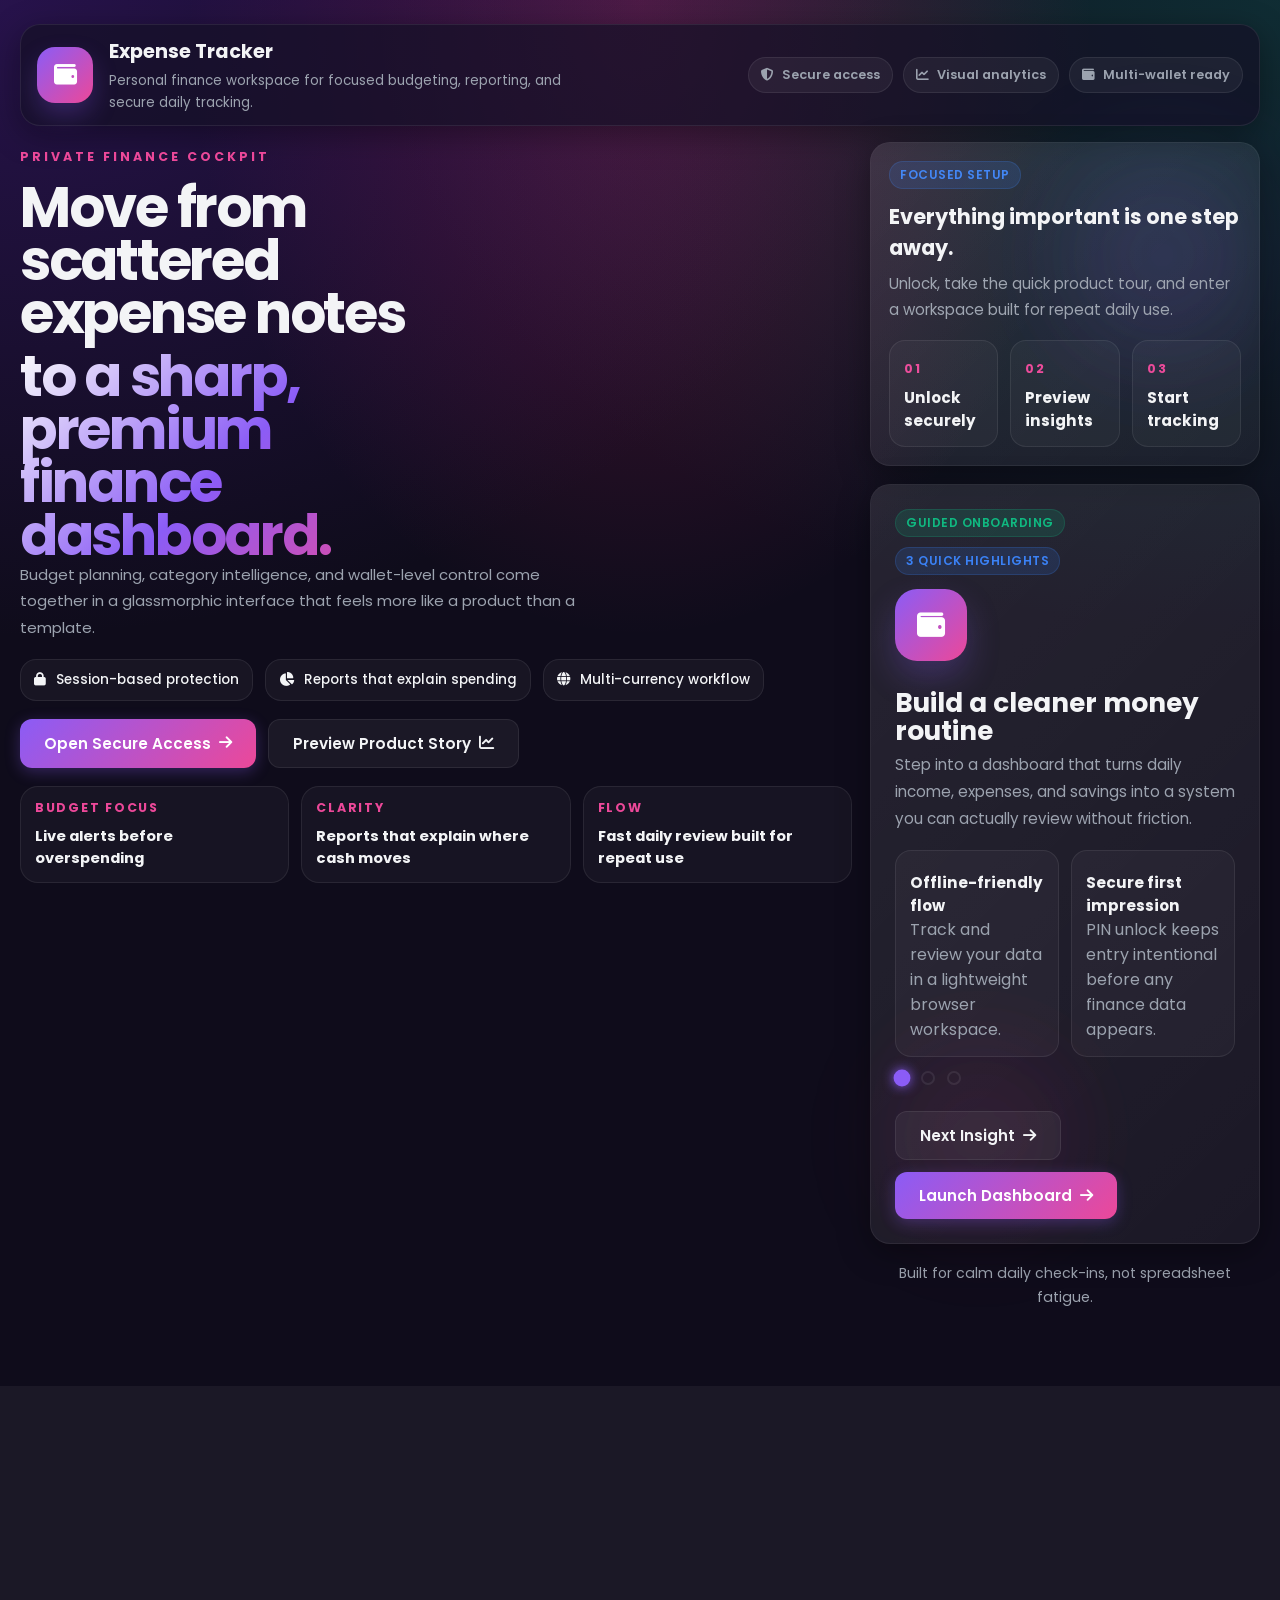
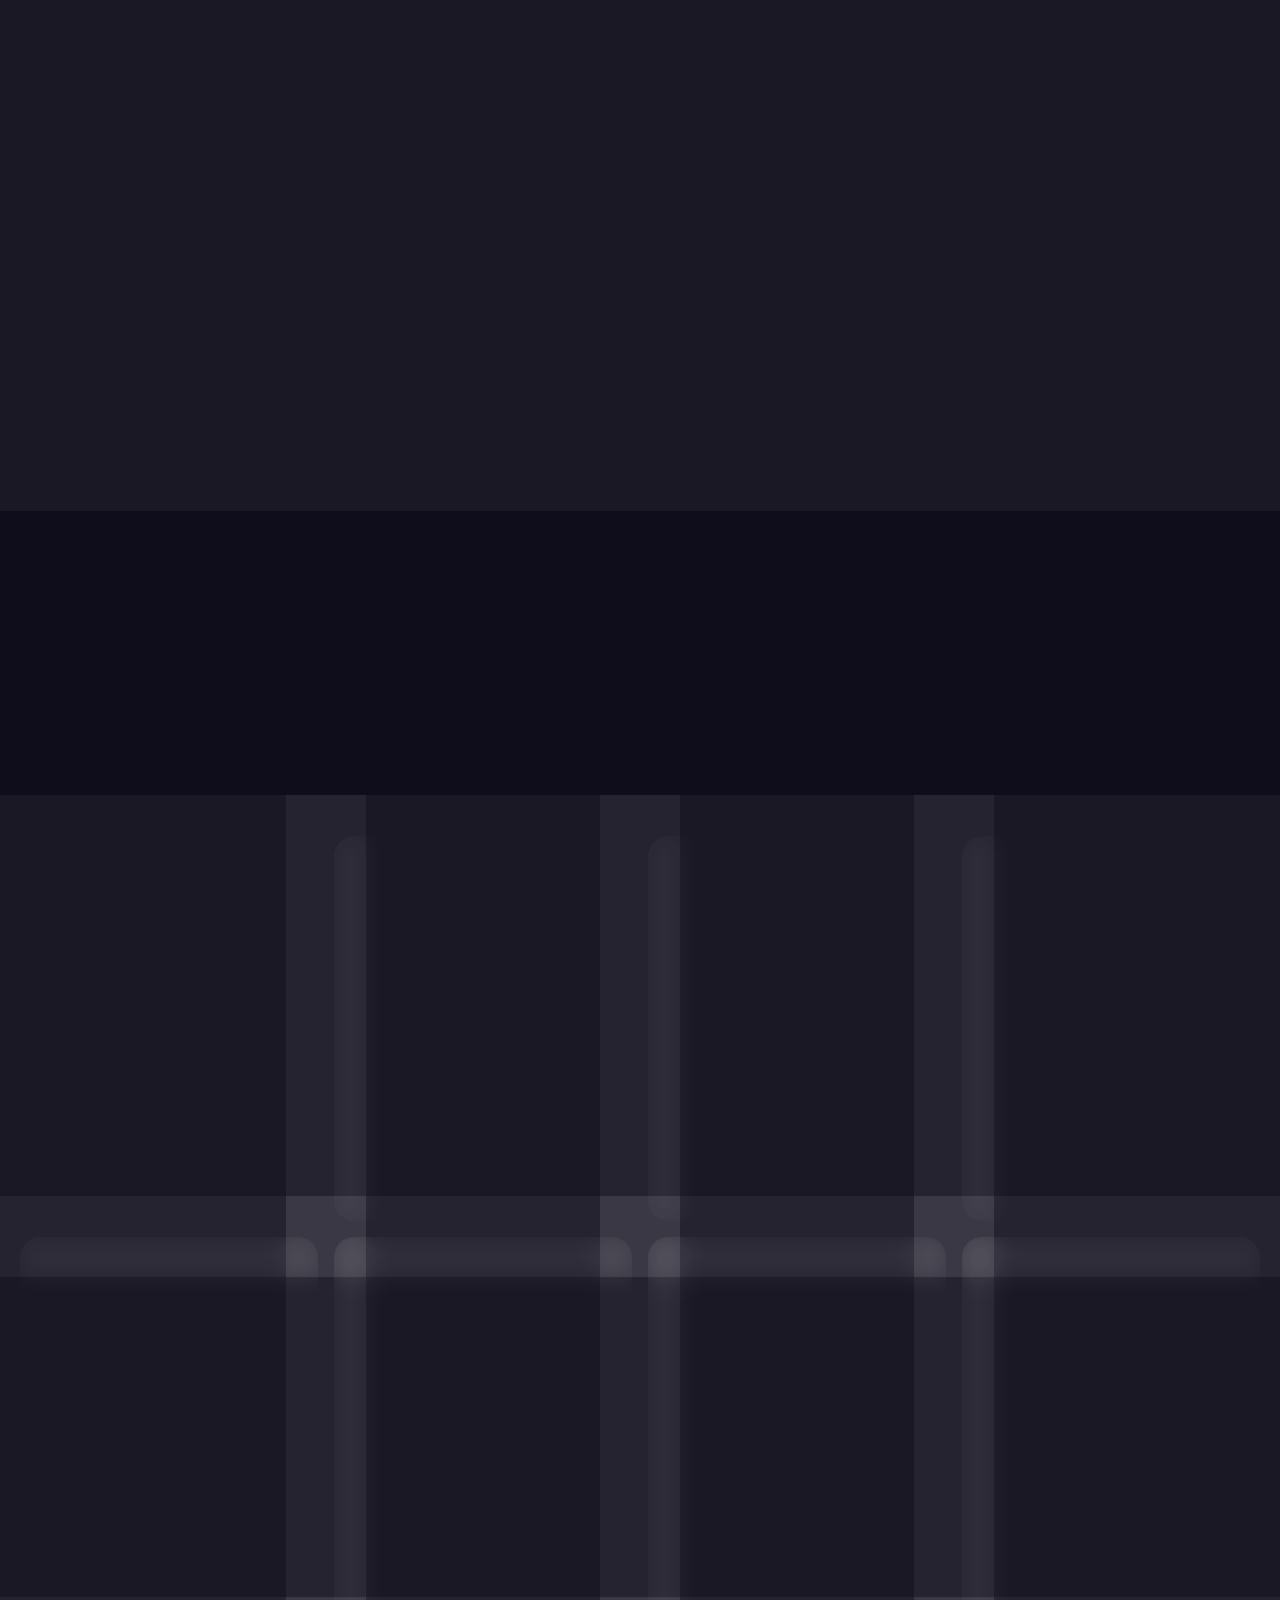
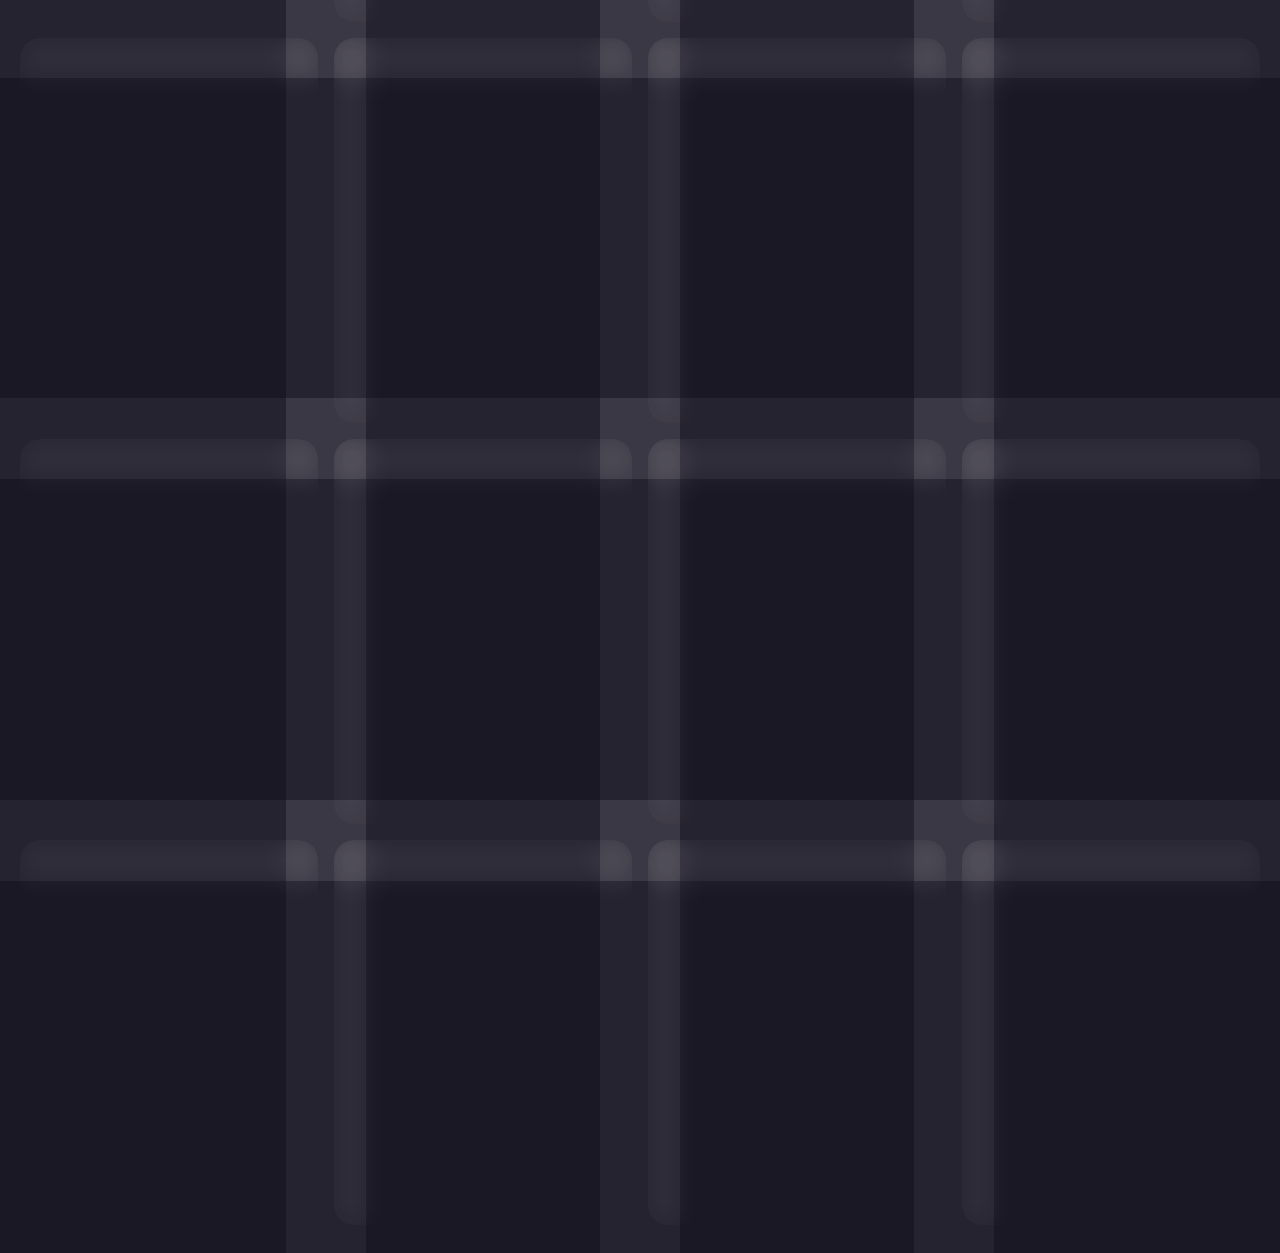
==== commit 58948dec: ".." ====
--- a/index.html
+++ b/index.html
@@ -359,10 +359,10 @@
         <div class="gallery-head">
           <div>
             <p class="welcome-eyebrow">VISUAL LIBRARY</p>
-            <h2>20 finance visuals for an online expense tracker story.</h2>
+            <h2>20 real stock photos for an online expense tracker story.</h2>
           </div>
           <p>
-            This section adds a richer content wall to the landing page with dashboard-themed visuals, each paired with a compact description so the experience feels deeper and more editorial.
+            This section adds a richer content wall to the landing page with real finance-focused stock photos, each paired with a compact description so the experience feels deeper and more editorial.
           </p>
         </div>
 
@@ -519,6 +519,28 @@
         description: 'A narrative-style wrap-up image for annual patterns, biggest wins, biggest leaks, and the next money goals.',
         colors: ['#1e1b4b', '#7c3aed', '#fb7185']
       }
+    ];
+    const galleryImageUrls = [
+      'https://images.unsplash.com/photo-1633158829585-23ba8f7c8caf?auto=format&fit=crop&w=1600&q=80',
+      'https://images.unsplash.com/photo-1484480974693-6ca0a78fb36b?auto=format&fit=crop&w=1600&q=80',
+      'https://images.unsplash.com/photo-1554224155-6726b3ff858f?auto=format&fit=crop&w=1600&q=80',
+      'https://images.unsplash.com/photo-1513128034602-7814ccaddd4e?auto=format&fit=crop&w=1600&q=80',
+      'https://images.unsplash.com/photo-1554224155-8d04cb21cd6c?auto=format&fit=crop&w=1600&q=80',
+      'https://images.unsplash.com/photo-1664575602276-acd073f104c1?auto=format&fit=crop&w=1600&q=80',
+      'https://images.unsplash.com/photo-1529651737248-dad5e287768e?auto=format&fit=crop&w=1600&q=80',
+      'https://images.unsplash.com/photo-1632772998001-cc9bf6f7c852?auto=format&fit=crop&w=1600&q=80',
+      'https://images.unsplash.com/photo-1541140911322-98afe66ea6da?auto=format&fit=crop&w=1600&q=80',
+      'https://images.unsplash.com/photo-1632406897798-e5472b4a989e?auto=format&fit=crop&w=1600&q=80',
+      'https://images.unsplash.com/photo-1632406897767-2319bcedac9c?auto=format&fit=crop&w=1600&q=80',
+      'https://images.unsplash.com/photo-1707779491435-000c45820db2?auto=format&fit=crop&w=1600&q=80',
+      'https://images.unsplash.com/photo-1725258080098-727051947997?auto=format&fit=crop&w=1600&q=80',
+      'https://images.unsplash.com/photo-1544377193-33dcf4d68fb5?auto=format&fit=crop&w=1600&q=80',
+      'https://images.unsplash.com/photo-1624953901718-e24ee7200b85?auto=format&fit=crop&w=1600&q=80',
+      'https://images.unsplash.com/photo-1633158829875-e5316a358c6f?auto=format&fit=crop&w=1600&q=80',
+      'https://images.unsplash.com/photo-1553729459-efe14ef6055d?auto=format&fit=crop&w=1600&q=80',
+      'https://images.unsplash.com/photo-1554224154-26032ffc0d07?auto=format&fit=crop&w=1600&q=80',
+      'https://images.unsplash.com/photo-1709534486708-fb8f94150d0a?auto=format&fit=crop&w=1600&q=80',
+      'https://images.unsplash.com/photo-1563013544-824ae1b704d3?auto=format&fit=crop&w=1600&q=80'
     ];
 
     document.addEventListener('DOMContentLoaded', () => {
@@ -693,9 +715,10 @@
           <div class="gallery-card-image-wrap">
             <img
               class="gallery-card-image"
-              src="${buildGalleryImage(item, index)}"
+              src="${galleryImageUrls[index] || buildGalleryImage(item, index)}"
               alt="${escapeMarkup(item.title)} visual for online expense tracking"
               loading="lazy"
+              referrerpolicy="no-referrer"
             >
           </div>
           <div class="gallery-card-body">
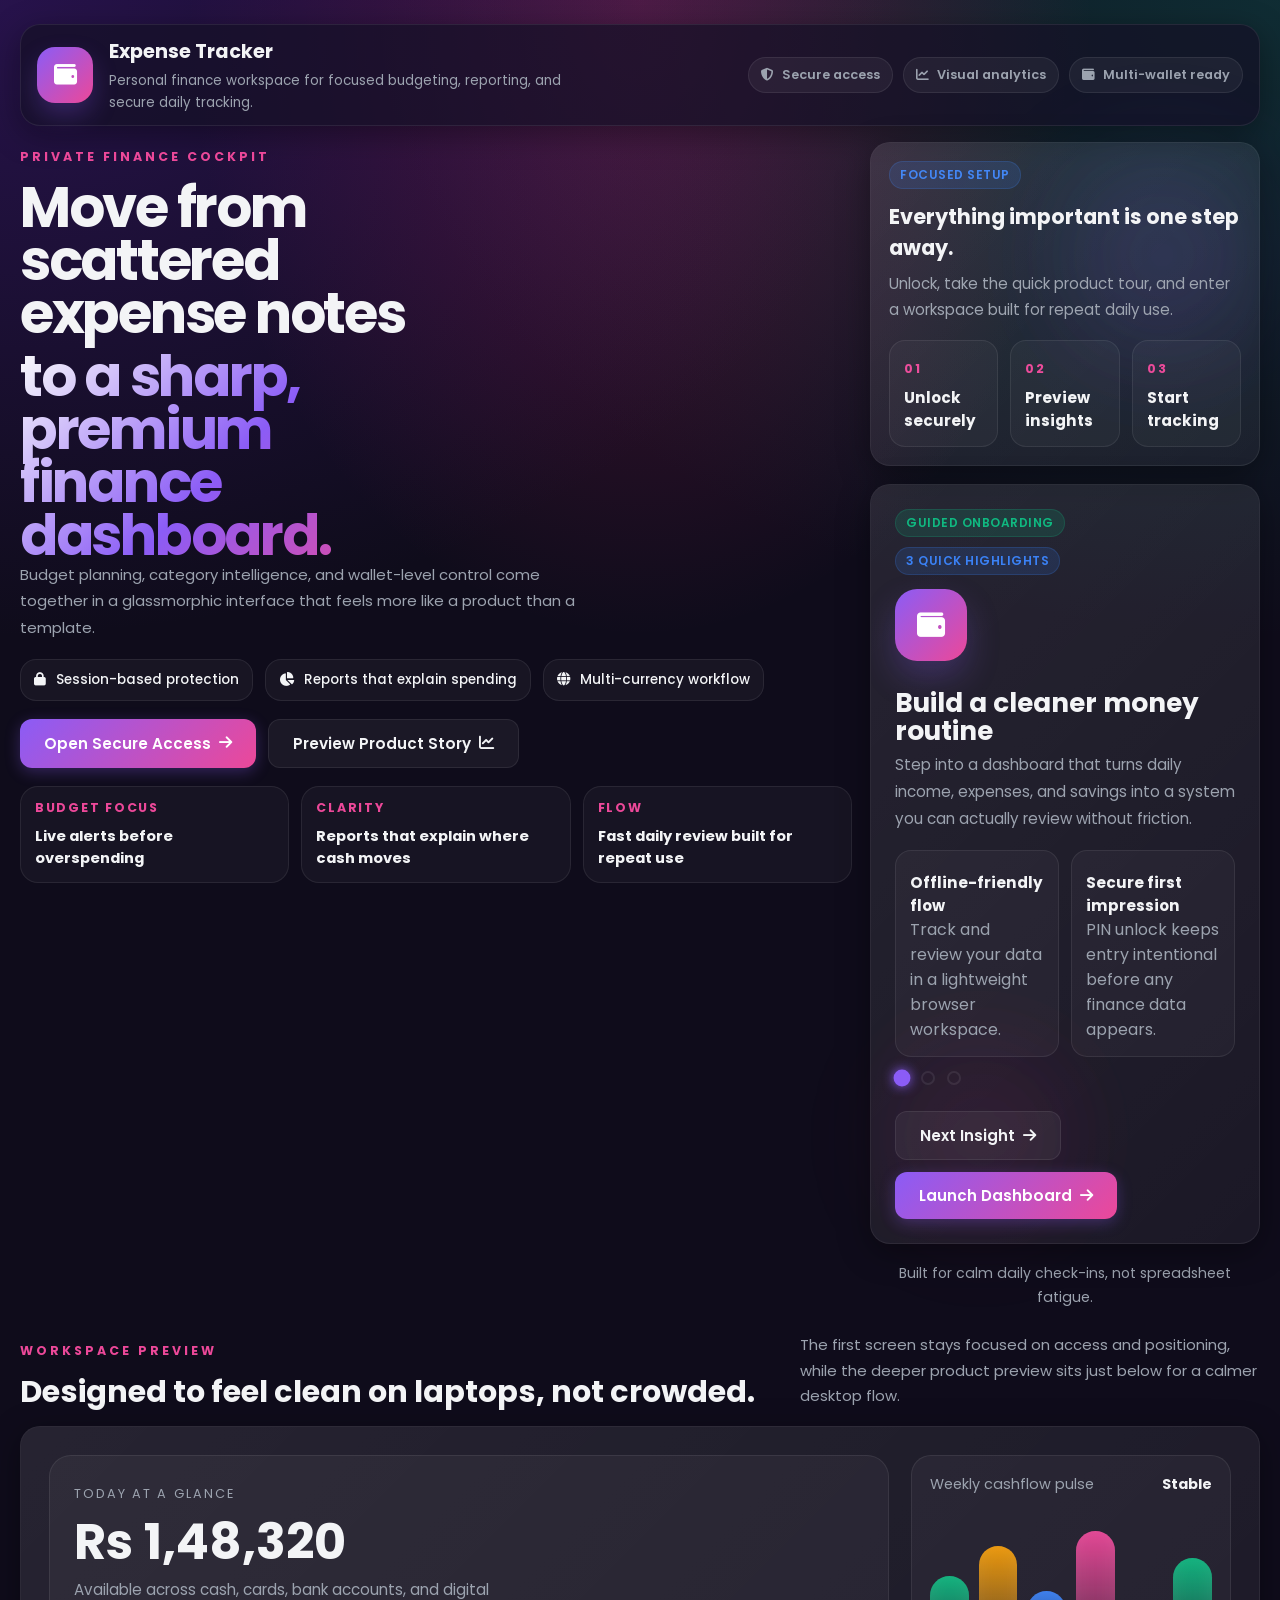
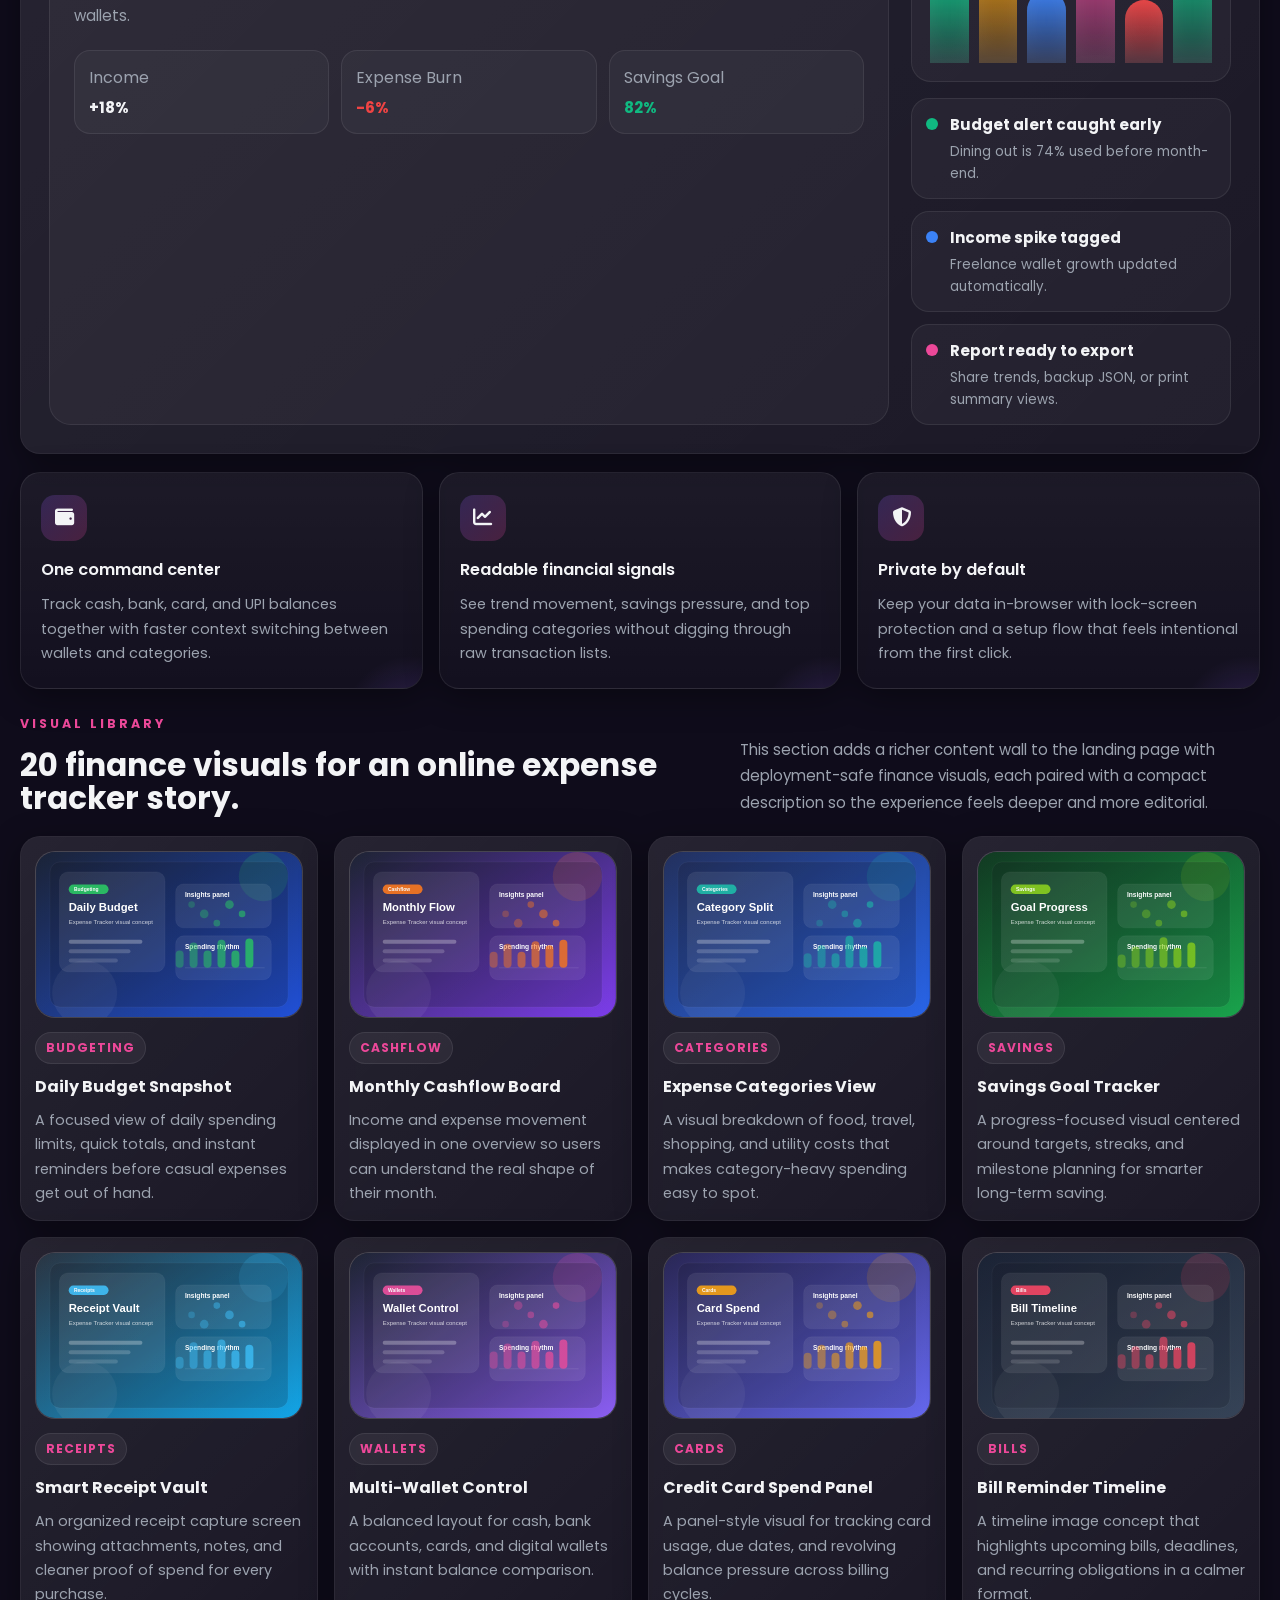
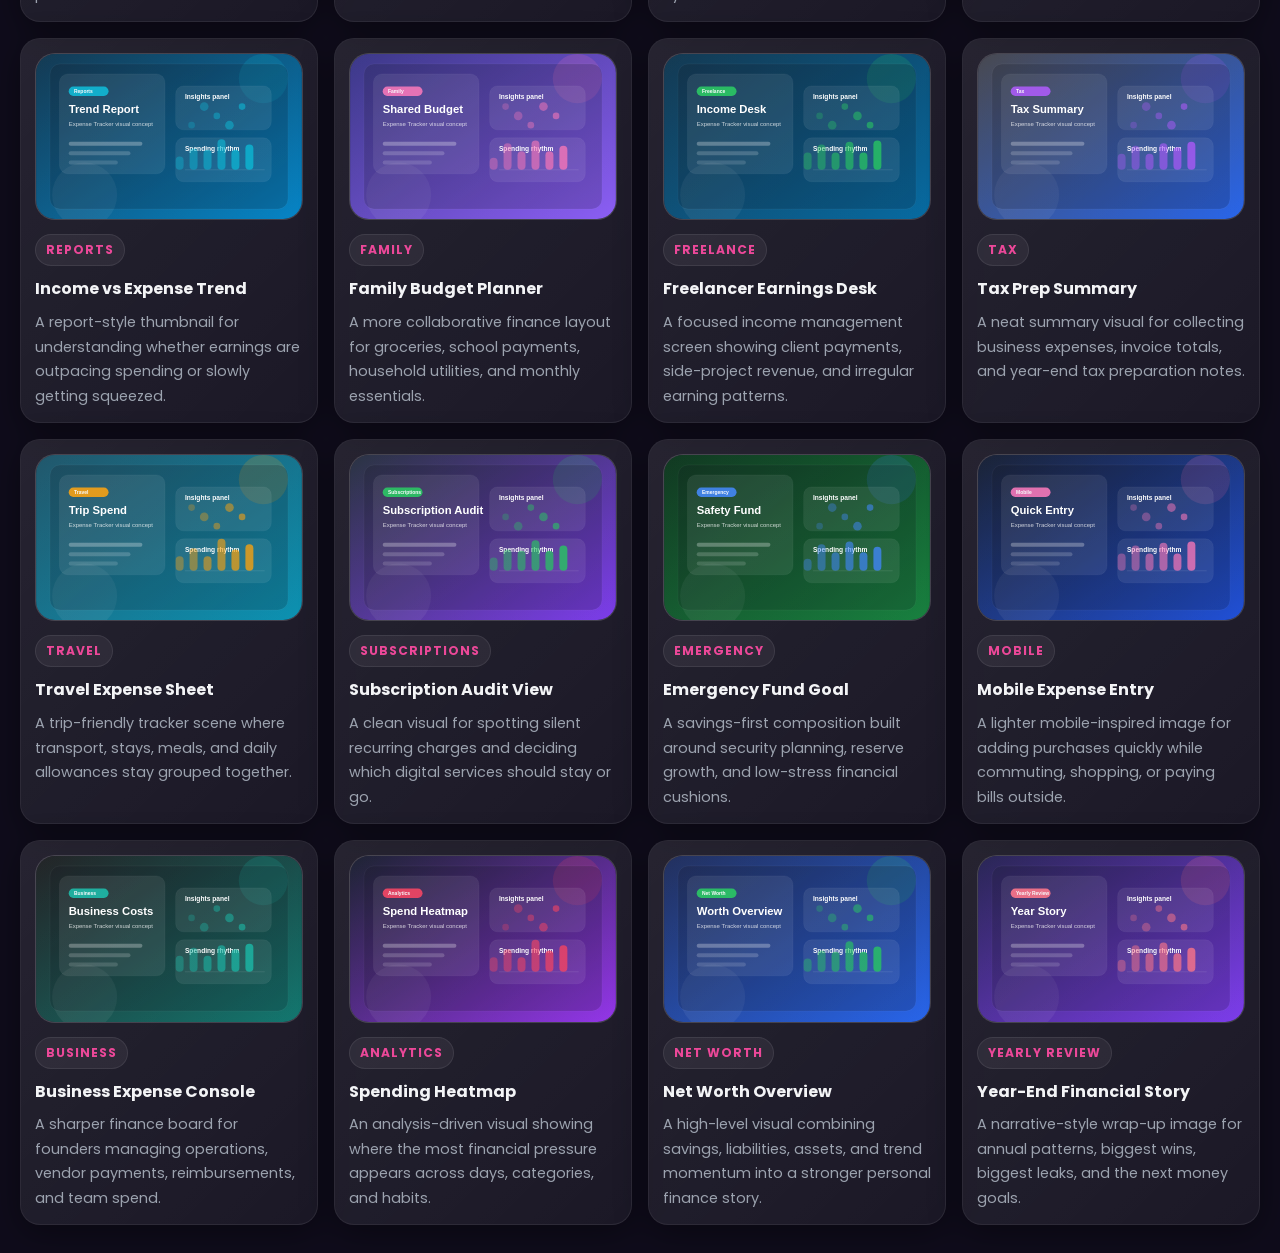
==== commit 5905848e: ".." ====
--- a/index.html
+++ b/index.html
@@ -359,10 +359,10 @@
         <div class="gallery-head">
           <div>
             <p class="welcome-eyebrow">VISUAL LIBRARY</p>
-            <h2>20 real stock photos for an online expense tracker story.</h2>
+            <h2>20 finance visuals for an online expense tracker story.</h2>
           </div>
           <p>
-            This section adds a richer content wall to the landing page with real finance-focused stock photos, each paired with a compact description so the experience feels deeper and more editorial.
+            This section adds a richer content wall to the landing page with deployment-safe finance visuals, each paired with a compact description so the experience feels deeper and more editorial.
           </p>
         </div>
 
@@ -378,6 +378,8 @@
   <script>
     let enteredPIN = '';
     let currentSlide = 1;
+    const SITE_ASSET_VERSION = '2026-06-25-images-local-v4';
+    const SERVICE_WORKER_URL = `sw.js?v=${SITE_ASSET_VERSION}`;
     const galleryItems = [
       {
         tag: 'Budgeting',
@@ -520,30 +522,54 @@
         colors: ['#1e1b4b', '#7c3aed', '#fb7185']
       }
     ];
-    const galleryImageUrls = [
-      'https://images.unsplash.com/photo-1633158829585-23ba8f7c8caf?auto=format&fit=crop&w=1600&q=80',
-      'https://images.unsplash.com/photo-1484480974693-6ca0a78fb36b?auto=format&fit=crop&w=1600&q=80',
-      'https://images.unsplash.com/photo-1554224155-6726b3ff858f?auto=format&fit=crop&w=1600&q=80',
-      'https://images.unsplash.com/photo-1513128034602-7814ccaddd4e?auto=format&fit=crop&w=1600&q=80',
-      'https://images.unsplash.com/photo-1554224155-8d04cb21cd6c?auto=format&fit=crop&w=1600&q=80',
-      'https://images.unsplash.com/photo-1664575602276-acd073f104c1?auto=format&fit=crop&w=1600&q=80',
-      'https://images.unsplash.com/photo-1529651737248-dad5e287768e?auto=format&fit=crop&w=1600&q=80',
-      'https://images.unsplash.com/photo-1632772998001-cc9bf6f7c852?auto=format&fit=crop&w=1600&q=80',
-      'https://images.unsplash.com/photo-1541140911322-98afe66ea6da?auto=format&fit=crop&w=1600&q=80',
-      'https://images.unsplash.com/photo-1632406897798-e5472b4a989e?auto=format&fit=crop&w=1600&q=80',
-      'https://images.unsplash.com/photo-1632406897767-2319bcedac9c?auto=format&fit=crop&w=1600&q=80',
-      'https://images.unsplash.com/photo-1707779491435-000c45820db2?auto=format&fit=crop&w=1600&q=80',
-      'https://images.unsplash.com/photo-1725258080098-727051947997?auto=format&fit=crop&w=1600&q=80',
-      'https://images.unsplash.com/photo-1544377193-33dcf4d68fb5?auto=format&fit=crop&w=1600&q=80',
-      'https://images.unsplash.com/photo-1624953901718-e24ee7200b85?auto=format&fit=crop&w=1600&q=80',
-      'https://images.unsplash.com/photo-1633158829875-e5316a358c6f?auto=format&fit=crop&w=1600&q=80',
-      'https://images.unsplash.com/photo-1553729459-efe14ef6055d?auto=format&fit=crop&w=1600&q=80',
-      'https://images.unsplash.com/photo-1554224154-26032ffc0d07?auto=format&fit=crop&w=1600&q=80',
-      'https://images.unsplash.com/photo-1709534486708-fb8f94150d0a?auto=format&fit=crop&w=1600&q=80',
-      'https://images.unsplash.com/photo-1563013544-824ae1b704d3?auto=format&fit=crop&w=1600&q=80'
-    ];
-
-    document.addEventListener('DOMContentLoaded', () => {
+
+    async function refreshAssetCacheIfNeeded() {
+      const canManageOfflineCache = window.location.protocol === 'http:' || window.location.protocol === 'https:';
+      if (!canManageOfflineCache) return;
+
+      const previousVersion = localStorage.getItem('EXPENSE_TRACKER_ASSET_VERSION');
+      if (previousVersion === SITE_ASSET_VERSION) return;
+
+      try {
+        if ('serviceWorker' in navigator) {
+          const registrations = await navigator.serviceWorker.getRegistrations();
+          await Promise.all(registrations.map(registration => registration.unregister()));
+        }
+
+        if ('caches' in window) {
+          const cacheKeys = await caches.keys();
+          await Promise.all(
+            cacheKeys
+              .filter(cacheKey => cacheKey.startsWith('EXPENSE_TRACKER'))
+              .map(cacheKey => caches.delete(cacheKey))
+          );
+        }
+
+        localStorage.setItem('EXPENSE_TRACKER_ASSET_VERSION', SITE_ASSET_VERSION);
+
+        if (previousVersion) {
+          window.location.reload();
+        }
+      } catch (error) {
+        console.log('Asset refresh skipped:', error);
+      }
+    }
+
+    async function registerLatestServiceWorker() {
+      const canRegisterServiceWorker = 'serviceWorker' in navigator && (window.location.protocol === 'http:' || window.location.protocol === 'https:');
+      if (!canRegisterServiceWorker) return;
+
+      try {
+        await navigator.serviceWorker.register(SERVICE_WORKER_URL);
+      } catch (error) {
+        console.log('Service Worker registration failed:', error);
+      }
+    }
+
+    document.addEventListener('DOMContentLoaded', async () => {
+      await refreshAssetCacheIfNeeded();
+      await registerLatestServiceWorker();
+
       const state = window.StorageModule.loadState();
       showSlide(1);
       renderGallery();
@@ -715,10 +741,9 @@
           <div class="gallery-card-image-wrap">
             <img
               class="gallery-card-image"
-              src="${galleryImageUrls[index] || buildGalleryImage(item, index)}"
+              src="${buildGalleryImage(item, index)}"
               alt="${escapeMarkup(item.title)} visual for online expense tracking"
               loading="lazy"
-              referrerpolicy="no-referrer"
             >
           </div>
           <div class="gallery-card-body">
